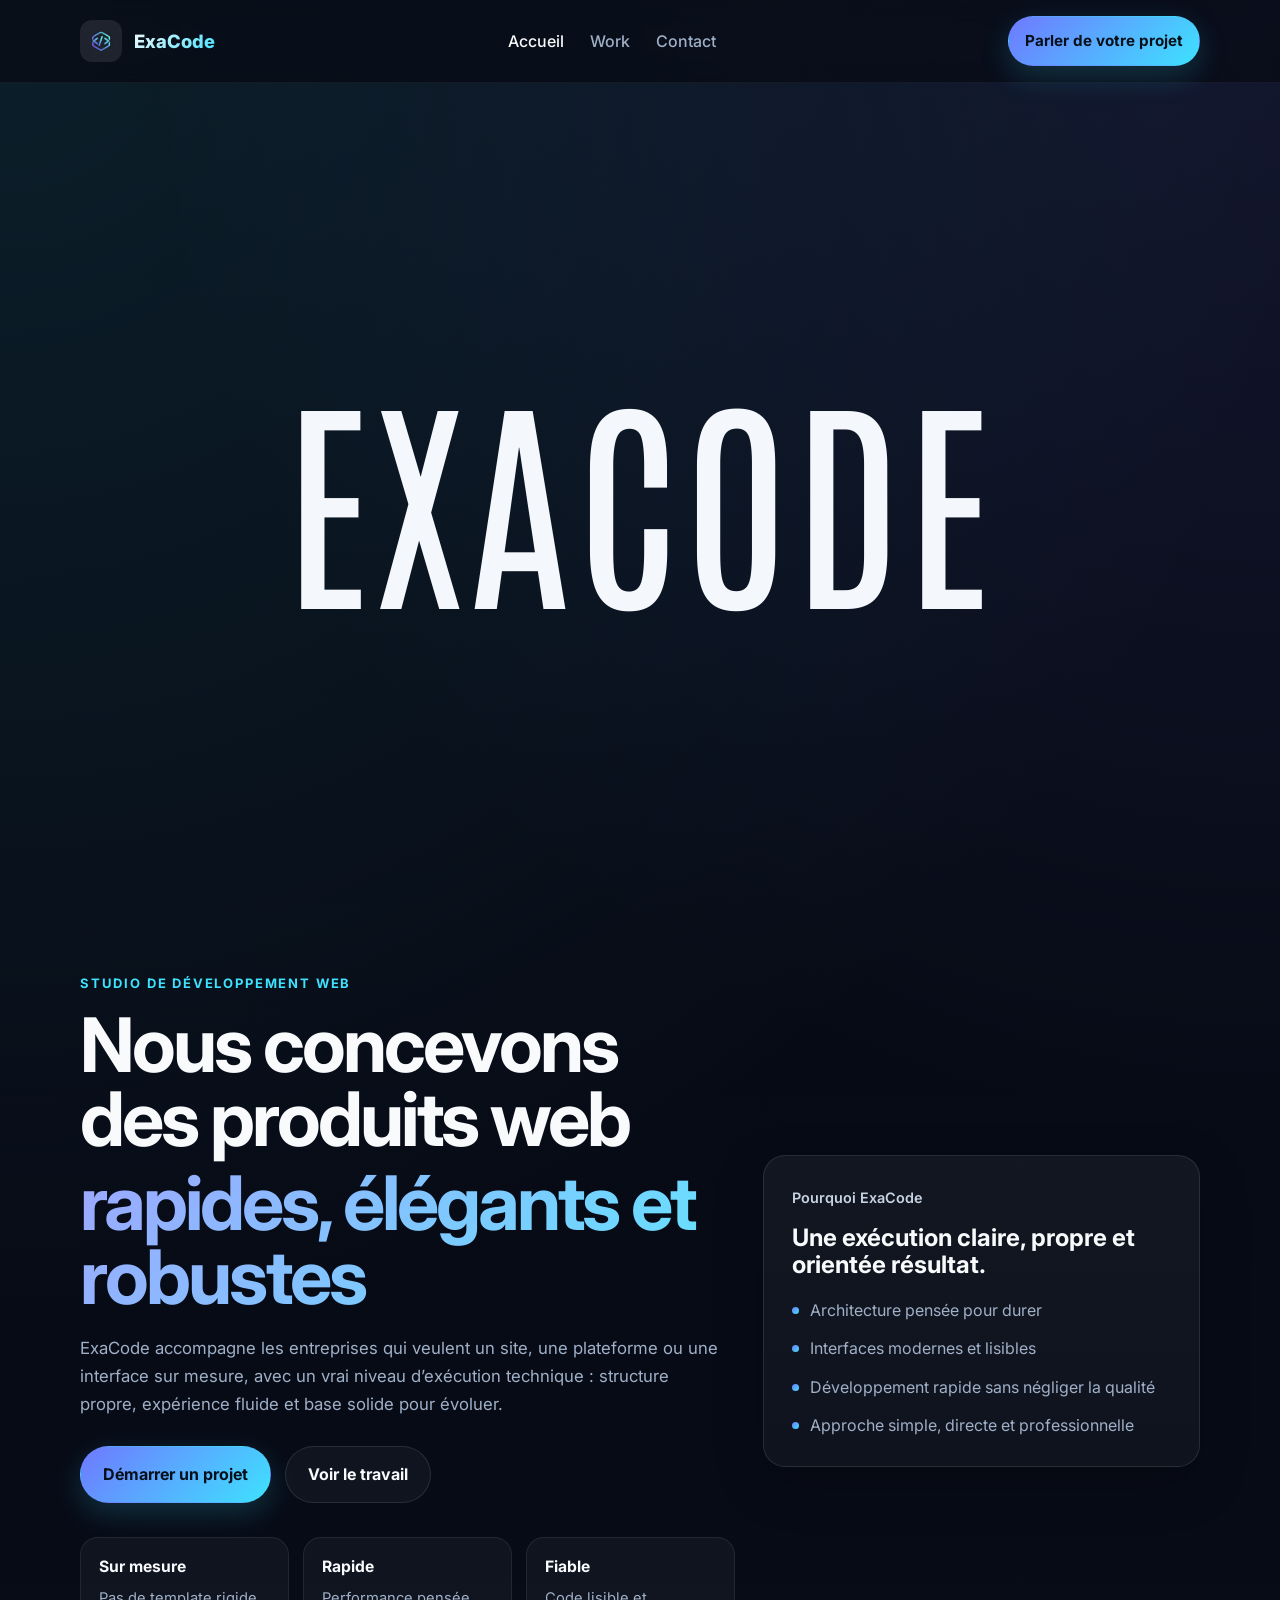
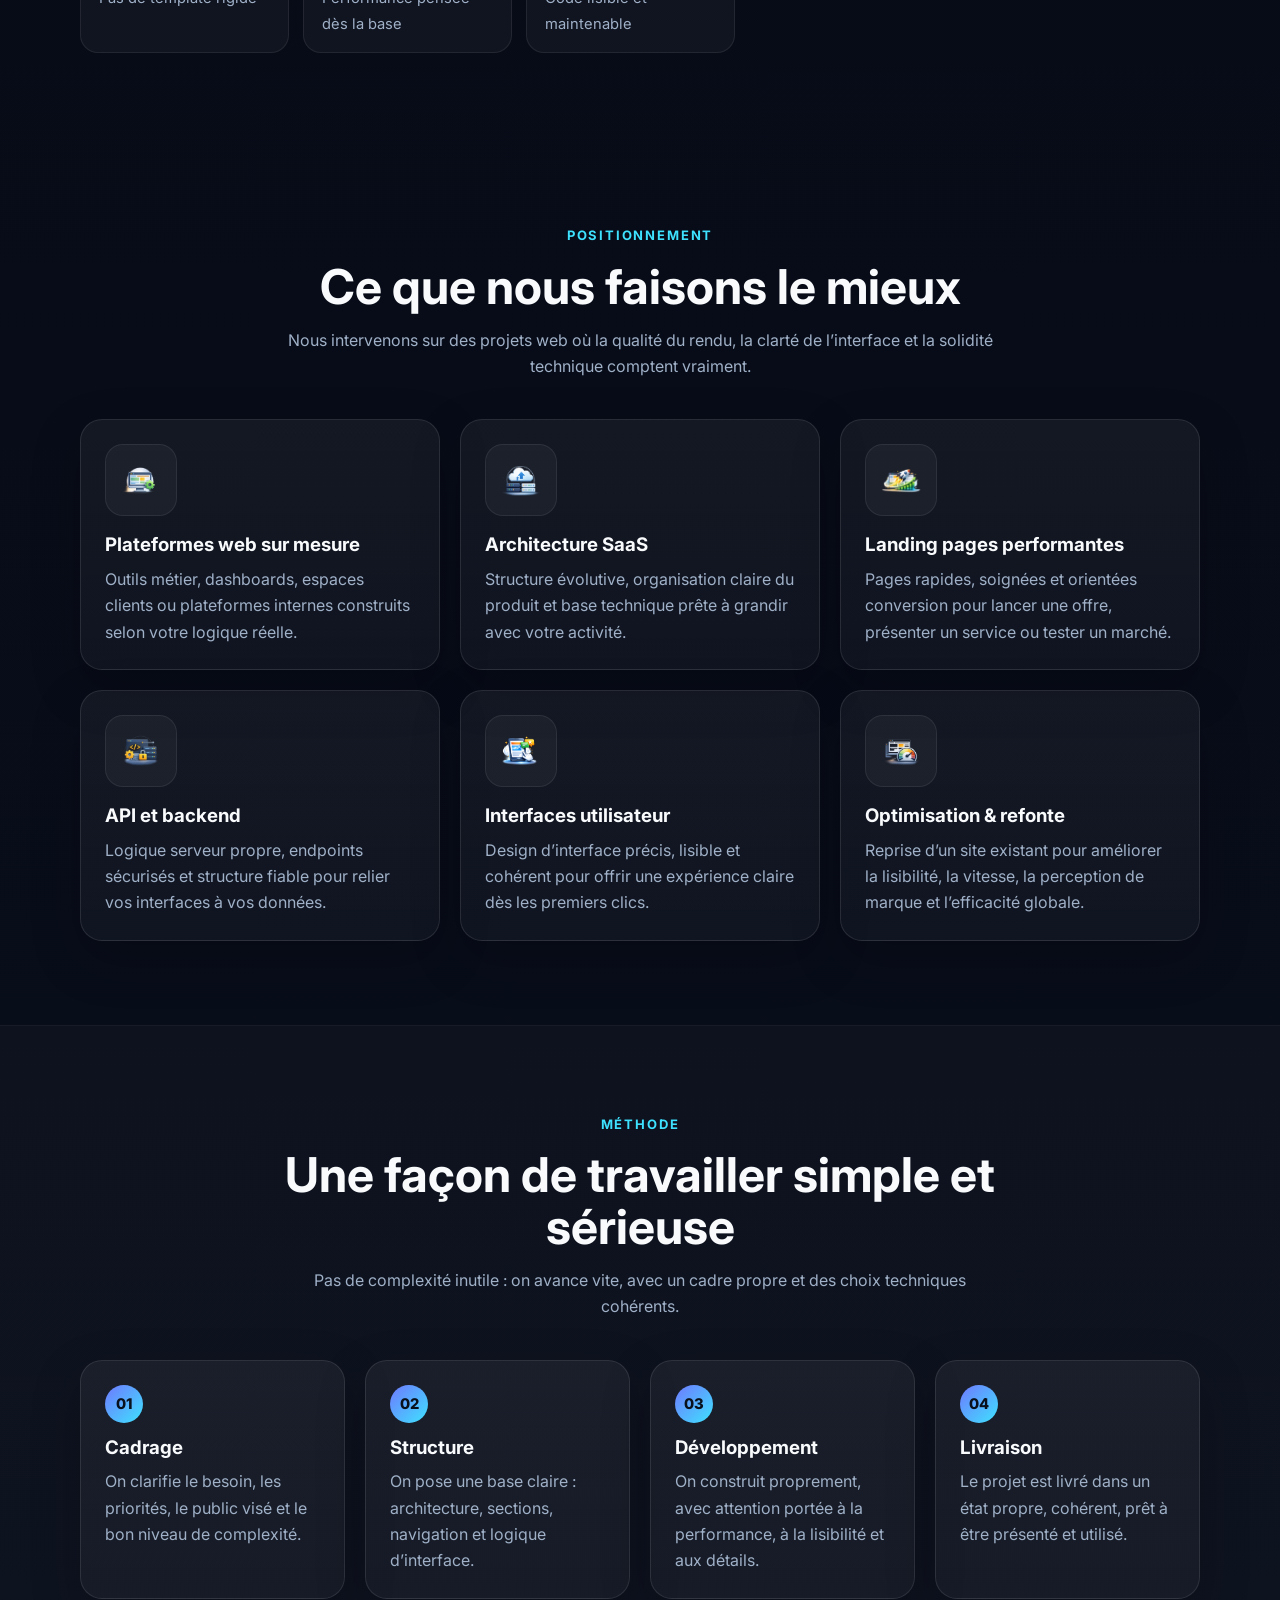
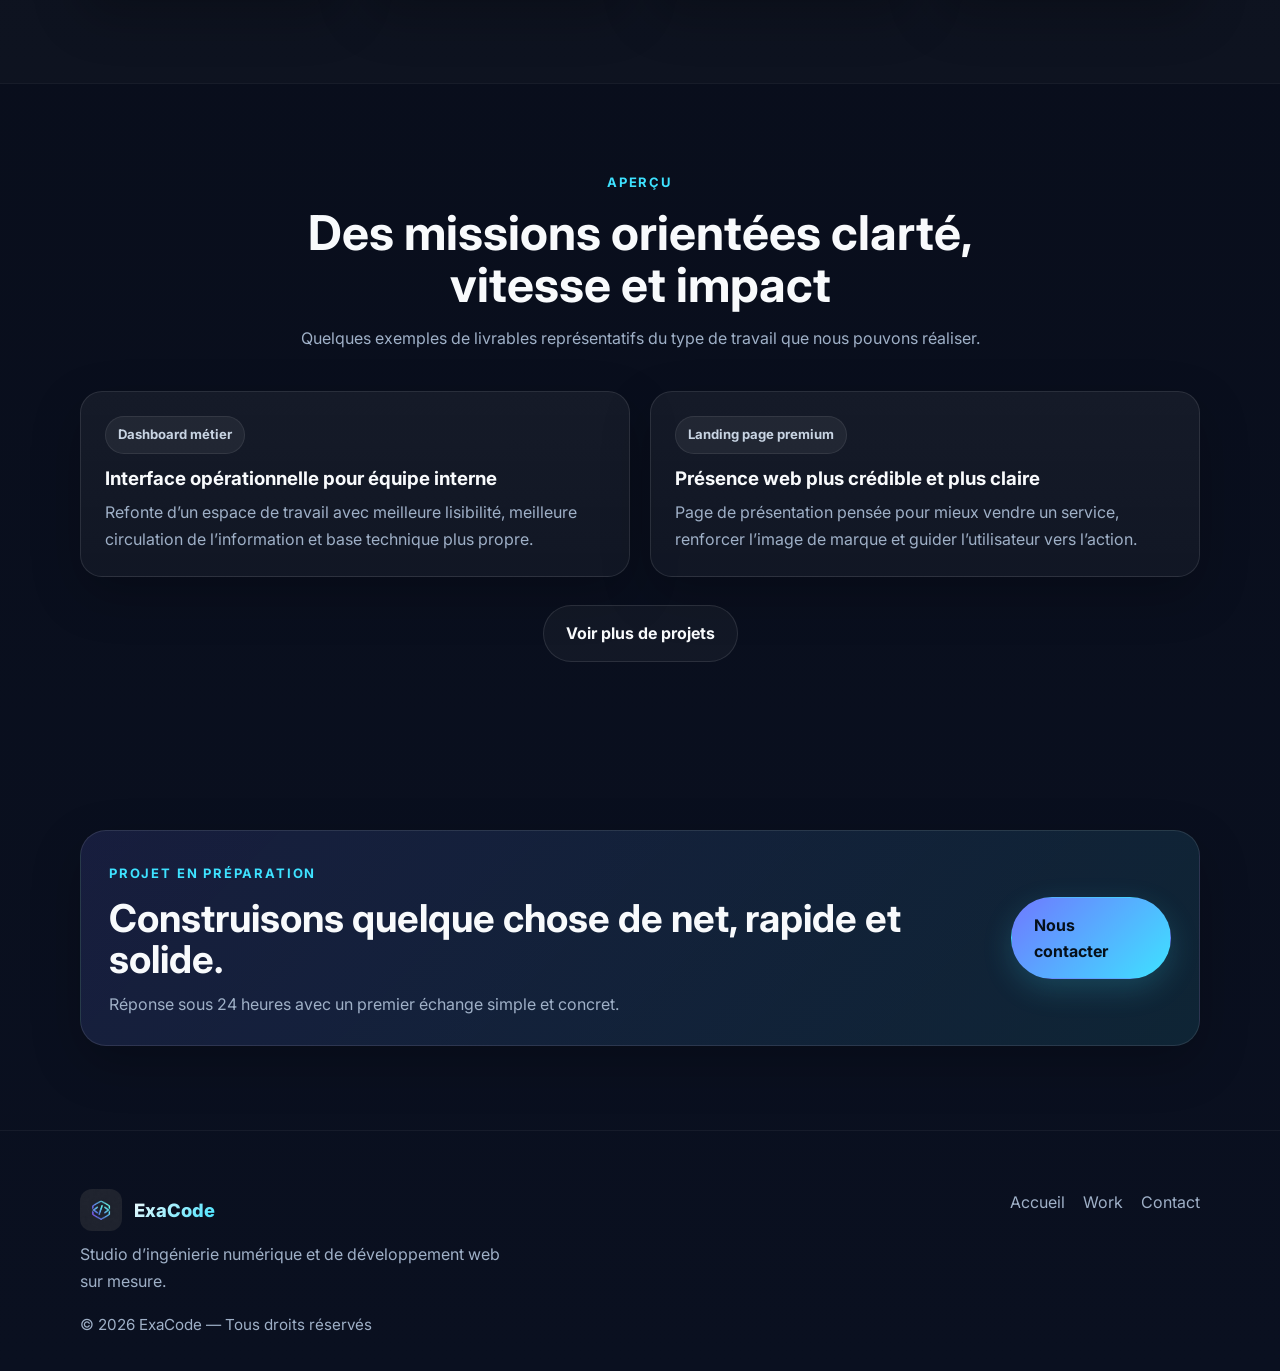
==== index.html @ 732dd74c "Update index.html" ====
<!DOCTYPE html>
<html lang="fr">
<head>
  <meta charset="UTF-8">
  <meta name="viewport" content="width=device-width, initial-scale=1.0">
  <title>ExaCode — Développement web sur mesure</title>
  <meta name="description" content="ExaCode conçoit des sites, plateformes et interfaces web rapides, fiables et élégantes pour les entreprises exigeantes.">
  <link rel="icon" type="image/png" sizes="32x32" href="favicon-32.png">
  <link rel="shortcut icon" href="favicon-32.png">
  <link rel="preconnect" href="https://fonts.googleapis.com">
  <link rel="preconnect" href="https://fonts.gstatic.com" crossorigin>
  <link href="https://fonts.googleapis.com/css2?family=Antonio:wght@700&family=Inter:wght@400;500;600;700;800;900&display=swap" rel="stylesheet">
  <link rel="stylesheet" href="style.css">

  <style>
    .intro-splash{
      min-height: calc(100vh - 82px);
      display: flex;
      align-items: center;
      justify-content: center;
      overflow: hidden;
    }

    .intro-splash-inner{
      min-height: calc(100vh - 82px);
      display: flex;
      align-items: center;
      justify-content: center;
    }

    .intro-word{
      font-family: "Antonio", sans-serif;
      font-size: clamp(4.5rem, 18vw, 15rem);
      line-height: 0.88;
      letter-spacing: 0.02em;
      text-transform: uppercase;
      color: #f4f7fb;
      text-align: center;
      white-space: nowrap;

      opacity: 0;
      transform: translateY(34px) scaleY(1.08);
      filter: blur(10px);

      animation: exacodeIntro 1s cubic-bezier(.22,1,.36,1) 0.15s forwards;
    }

    @keyframes exacodeIntro{
      0%{
        opacity: 0;
        transform: translateY(34px) scaleY(1.08);
        filter: blur(10px);
        letter-spacing: 0.08em;
      }
      60%{
        opacity: 1;
      }
      100%{
        opacity: 1;
        transform: translateY(0) scaleY(1);
        filter: blur(0);
        letter-spacing: 0.02em;
      }
    }

    @media (max-width: 780px){
      .intro-splash,
      .intro-splash-inner{
        min-height: calc(100vh - 74px);
      }

      .intro-word{
        font-size: clamp(3.2rem, 19vw, 7rem);
        white-space: normal;
        line-height: 0.95;
      }
    }

    @media (prefers-reduced-motion: reduce){
      .intro-word{
        animation: none;
        opacity: 1;
        transform: none;
        filter: none;
      }
    }
  </style>
</head>
<body>

  <header class="site-header">
    <div class="container header-inner">
      <a class="brand" href="index.html" aria-label="Accueil ExaCode">
        <img src="logo.png" alt="Logo ExaCode">
        <span>ExaCode</span>
      </a>

      <nav class="nav" aria-label="Navigation principale">
        <a href="index.html" class="active">Accueil</a>
        <a href="work.html">Work</a>
        <a href="contact.html">Contact</a>
      </nav>

      <a class="btn btn-sm btn-primary desktop-cta" href="contact.html">Parler de votre projet</a>
    </div>
  </header>

  <section class="intro-splash" aria-label="Introduction ExaCode">
    <div class="container intro-splash-inner">
      <div class="intro-word">EXACODE</div>
    </div>
  </section>

  <main>
    <section class="hero section">
      <div class="container hero-grid">
        <div class="hero-copy">
          <span class="eyebrow">Studio de développement web</span>

          <h1>
            Nous concevons des produits web
            <span>rapides, élégants et robustes</span>
          </h1>

          <p class="hero-text">
            ExaCode accompagne les entreprises qui veulent un site, une plateforme
            ou une interface sur mesure, avec un vrai niveau d’exécution technique :
            structure propre, expérience fluide et base solide pour évoluer.
          </p>

          <div class="hero-actions">
            <a class="btn btn-primary" href="contact.html">Démarrer un projet</a>
            <a class="btn btn-secondary" href="work.html">Voir le travail</a>
          </div>

          <div class="hero-proof">
            <div class="proof-item">
              <strong>Sur mesure</strong>
              <span>Pas de template rigide</span>
            </div>
            <div class="proof-item">
              <strong>Rapide</strong>
              <span>Performance pensée dès la base</span>
            </div>
            <div class="proof-item">
              <strong>Fiable</strong>
              <span>Code lisible et maintenable</span>
            </div>
          </div>
        </div>

        <aside class="hero-panel">
          <div class="panel-card">
            <span class="panel-kicker">Pourquoi ExaCode</span>
            <h2>Une exécution claire, propre et orientée résultat.</h2>

            <ul class="panel-list">
              <li>Architecture pensée pour durer</li>
              <li>Interfaces modernes et lisibles</li>
              <li>Développement rapide sans négliger la qualité</li>
              <li>Approche simple, directe et professionnelle</li>
            </ul>
          </div>
        </aside>
      </div>
    </section>

    <section class="section">
      <div class="container">
        <div class="section-head">
          <span class="eyebrow">Positionnement</span>
          <h2>Ce que nous faisons le mieux</h2>
          <p>
            Nous intervenons sur des projets web où la qualité du rendu,
            la clarté de l’interface et la solidité technique comptent vraiment.
          </p>
        </div>

        <div class="service-grid">
          <article class="card service-card">
            <div class="service-icon">
              <img src="image 4.png" alt="Icône plateformes web">
            </div>
            <h3>Plateformes web sur mesure</h3>
            <p>
              Outils métier, dashboards, espaces clients ou plateformes internes
              construits selon votre logique réelle.
            </p>
          </article>

          <article class="card service-card">
            <div class="service-icon">
              <img src="image 5.png" alt="Icône SaaS">
            </div>
            <h3>Architecture SaaS</h3>
            <p>
              Structure évolutive, organisation claire du produit et base technique
              prête à grandir avec votre activité.
            </p>
          </article>

          <article class="card service-card">
            <div class="service-icon">
              <img src="image 6.png" alt="Icône landing page">
            </div>
            <h3>Landing pages performantes</h3>
            <p>
              Pages rapides, soignées et orientées conversion pour lancer une offre,
              présenter un service ou tester un marché.
            </p>
          </article>

          <article class="card service-card">
            <div class="service-icon">
              <img src="image 3.png" alt="Icône backend">
            </div>
            <h3>API et backend</h3>
            <p>
              Logique serveur propre, endpoints sécurisés et structure fiable
              pour relier vos interfaces à vos données.
            </p>
          </article>

          <article class="card service-card">
            <div class="service-icon">
              <img src="image 8.png" alt="Icône interface utilisateur">
            </div>
            <h3>Interfaces utilisateur</h3>
            <p>
              Design d’interface précis, lisible et cohérent pour offrir une
              expérience claire dès les premiers clics.
            </p>
          </article>

          <article class="card service-card">
            <div class="service-icon">
              <img src="image 2.png" alt="Icône optimisation">
            </div>
            <h3>Optimisation & refonte</h3>
            <p>
              Reprise d’un site existant pour améliorer la lisibilité, la vitesse,
              la perception de marque et l’efficacité globale.
            </p>
          </article>
        </div>
      </div>
    </section>

    <section class="section section-soft">
      <div class="container">
        <div class="section-head">
          <span class="eyebrow">Méthode</span>
          <h2>Une façon de travailler simple et sérieuse</h2>
          <p>
            Pas de complexité inutile : on avance vite, avec un cadre propre
            et des choix techniques cohérents.
          </p>
        </div>

        <div class="process-grid">
          <article class="card process-card">
            <span class="step">01</span>
            <h3>Cadrage</h3>
            <p>On clarifie le besoin, les priorités, le public visé et le bon niveau de complexité.</p>
          </article>

          <article class="card process-card">
            <span class="step">02</span>
            <h3>Structure</h3>
            <p>On pose une base claire : architecture, sections, navigation et logique d’interface.</p>
          </article>

          <article class="card process-card">
            <span class="step">03</span>
            <h3>Développement</h3>
            <p>On construit proprement, avec attention portée à la performance, à la lisibilité et aux détails.</p>
          </article>

          <article class="card process-card">
            <span class="step">04</span>
            <h3>Livraison</h3>
            <p>Le projet est livré dans un état propre, cohérent, prêt à être présenté et utilisé.</p>
          </article>
        </div>
      </div>
    </section>

    <section class="section">
      <div class="container">
        <div class="section-head">
          <span class="eyebrow">Aperçu</span>
          <h2>Des missions orientées clarté, vitesse et impact</h2>
          <p>
            Quelques exemples de livrables représentatifs du type de travail
            que nous pouvons réaliser.
          </p>
        </div>

        <div class="project-preview-grid">
          <article class="card project-preview">
            <span class="tag">Dashboard métier</span>
            <h3>Interface opérationnelle pour équipe interne</h3>
            <p>
              Refonte d’un espace de travail avec meilleure lisibilité,
              meilleure circulation de l’information et base technique plus propre.
            </p>
          </article>

          <article class="card project-preview">
            <span class="tag">Landing page premium</span>
            <h3>Présence web plus crédible et plus claire</h3>
            <p>
              Page de présentation pensée pour mieux vendre un service,
              renforcer l’image de marque et guider l’utilisateur vers l’action.
            </p>
          </article>
        </div>

        <div class="center">
          <a class="btn btn-secondary" href="work.html">Voir plus de projets</a>
        </div>
      </div>
    </section>

    <section class="section">
      <div class="container">
        <div class="cta-banner">
          <div>
            <span class="eyebrow">Projet en préparation</span>
            <h2>Construisons quelque chose de net, rapide et solide.</h2>
            <p>Réponse sous 24 heures avec un premier échange simple et concret.</p>
          </div>

          <a class="btn btn-primary" href="contact.html">Nous contacter</a>
        </div>
      </div>
    </section>
  </main>

  <footer class="site-footer">
    <div class="container footer-inner">
      <div>
        <a class="brand footer-brand" href="index.html">
          <img src="logo.png" alt="Logo ExaCode">
          <span>ExaCode</span>
        </a>
        <p class="footer-text">Studio d’ingénierie numérique et de développement web sur mesure.</p>
      </div>

      <div class="footer-links">
        <a href="index.html">Accueil</a>
        <a href="work.html">Work</a>
        <a href="contact.html">Contact</a>
      </div>
    </div>

    <div class="container footer-bottom">
      <p>© 2026 ExaCode — Tous droits réservés</p>
    </div>
  </footer>

</body>
</html>
---- style.css ----
:root{
  --bg: #070b14;
  --bg-soft: #0d1322;
  --surface: rgba(255,255,255,0.05);
  --surface-strong: rgba(255,255,255,0.08);
  --border: rgba(255,255,255,0.10);
  --text: #f8fafc;
  --muted: #9fb0c7;
  --muted-strong: #c8d4e3;
  --primary: #6f79ff;
  --secondary: #3ee2ff;
  --shadow: 0 18px 50px rgba(0,0,0,0.22);
  --radius: 22px;
  --radius-sm: 14px;
  --container: 1120px;
}

*{
  margin: 0;
  padding: 0;
  box-sizing: border-box;
}

html{
  scroll-behavior: smooth;
}

body{
  font-family: "Inter", sans-serif;
  color: var(--text);
  background:
    radial-gradient(circle at top left, rgba(62,226,255,0.10), transparent 28%),
    radial-gradient(circle at top right, rgba(111,121,255,0.12), transparent 24%),
    linear-gradient(180deg, #060912 0%, #0a1020 100%);
  line-height: 1.65;
}

img{
  max-width: 100%;
  display: block;
}

a{
  color: inherit;
  text-decoration: none;
}

button,
input,
textarea{
  font: inherit;
}

.container{
  width: min(var(--container), calc(100% - 40px));
  margin: 0 auto;
}

.section{
  padding: 84px 0;
}

.section-soft{
  background: rgba(255,255,255,0.02);
  border-top: 1px solid rgba(255,255,255,0.04);
  border-bottom: 1px solid rgba(255,255,255,0.04);
}

.narrow{
  max-width: 760px;
}

.center{
  text-align: center;
  margin-top: 28px;
}

.eyebrow{
  display: inline-block;
  margin-bottom: 14px;
  font-size: 13px;
  font-weight: 700;
  letter-spacing: 0.14em;
  text-transform: uppercase;
  color: var(--secondary);
}

.section-head{
  max-width: 720px;
  margin: 0 auto 40px;
  text-align: center;
}

.section-head h2{
  font-size: clamp(2rem, 4vw, 3rem);
  line-height: 1.08;
  margin-bottom: 14px;
}

.section-head p,
.page-intro,
.hero-text,
.card p,
.footer-text,
.cta-banner p{
  color: var(--muted);
}

.site-header{
  position: sticky;
  top: 0;
  z-index: 50;
  background: rgba(7,11,20,0.72);
  backdrop-filter: blur(10px);
  border-bottom: 1px solid rgba(255,255,255,0.05);
}

.header-inner{
  min-height: 82px;
  display: flex;
  align-items: center;
  justify-content: space-between;
  gap: 20px;
}

.brand{
  display: inline-flex;
  align-items: center;
  gap: 12px;
  font-weight: 800;
  font-size: 1.15rem;
}

.brand img{
  width: 42px;
  height: 42px;
  border-radius: 12px;
  object-fit: cover;
}

.brand span{
  background: linear-gradient(135deg, var(--text), var(--secondary));
  -webkit-background-clip: text;
  -webkit-text-fill-color: transparent;
}

.nav{
  display: flex;
  align-items: center;
  gap: 26px;
}

.nav a{
  color: var(--muted);
  font-weight: 500;
  transition: color 0.2s ease;
}

.nav a:hover,
.nav a.active{
  color: var(--text);
}

.btn{
  display: inline-flex;
  align-items: center;
  justify-content: center;
  border: 1px solid transparent;
  border-radius: 999px;
  padding: 14px 22px;
  font-weight: 700;
  transition: transform 0.2s ease, box-shadow 0.2s ease, background 0.2s ease, border-color 0.2s ease;
  cursor: pointer;
}

.btn:hover{
  transform: translateY(-1px);
}

.btn-primary{
  color: #06101a;
  background: linear-gradient(135deg, var(--primary), var(--secondary));
  box-shadow: 0 10px 30px rgba(62,226,255,0.18);
}

.btn-secondary{
  background: rgba(255,255,255,0.04);
  color: var(--text);
  border-color: rgba(255,255,255,0.10);
}

.btn-secondary:hover{
  background: rgba(255,255,255,0.07);
}

.btn-sm{
  padding: 11px 16px;
  font-size: 0.95rem;
}

.hero{
  padding-top: 68px;
}

.hero-grid{
  display: grid;
  grid-template-columns: 1.2fr 0.8fr;
  gap: 28px;
  align-items: center;
}

.hero-copy h1,
.page-hero h1{
  font-size: clamp(2.6rem, 6vw, 4.7rem);
  line-height: 0.98;
  letter-spacing: -0.04em;
}

.hero-copy h1 span{
  display: block;
  margin-top: 10px;
  background: linear-gradient(135deg, #9da7ff, #61e7ff);
  -webkit-background-clip: text;
  -webkit-text-fill-color: transparent;
}

.hero-text{
  max-width: 650px;
  font-size: 1.05rem;
  margin-top: 22px;
}

.hero-actions{
  display: flex;
  flex-wrap: wrap;
  gap: 14px;
  margin-top: 28px;
}

.hero-proof{
  display: grid;
  grid-template-columns: repeat(3, minmax(0, 1fr));
  gap: 14px;
  margin-top: 34px;
}

.proof-item{
  padding: 16px 18px;
  border-radius: 18px;
  background: rgba(255,255,255,0.04);
  border: 1px solid rgba(255,255,255,0.08);
}

.proof-item strong{
  display: block;
  margin-bottom: 4px;
  font-size: 0.98rem;
}

.proof-item span{
  color: var(--muted);
  font-size: 0.92rem;
}

.hero-panel .panel-card,
.card{
  background: linear-gradient(180deg, rgba(255,255,255,0.05), rgba(255,255,255,0.035));
  border: 1px solid var(--border);
  border-radius: var(--radius);
  box-shadow: var(--shadow);
}

.panel-card{
  padding: 28px;
}

.panel-kicker{
  display: inline-block;
  margin-bottom: 14px;
  color: var(--muted-strong);
  font-size: 0.9rem;
  font-weight: 600;
}

.panel-card h2{
  font-size: 1.5rem;
  line-height: 1.15;
  margin-bottom: 18px;
}

.panel-list{
  list-style: none;
  display: grid;
  gap: 12px;
}

.panel-list li{
  position: relative;
  padding-left: 18px;
  color: var(--muted);
}

.panel-list li::before{
  content: "";
  position: absolute;
  left: 0;
  top: 10px;
  width: 7px;
  height: 7px;
  border-radius: 50%;
  background: linear-gradient(135deg, var(--primary), var(--secondary));
}

.panel-list.compact{
  margin-top: 18px;
}

.service-grid,
.process-grid,
.project-preview-grid,
.work-grid{
  display: grid;
  gap: 20px;
}

.service-grid{
  grid-template-columns: repeat(3, minmax(0, 1fr));
}

.process-grid{
  grid-template-columns: repeat(4, minmax(0, 1fr));
}

.project-preview-grid{
  grid-template-columns: repeat(2, minmax(0, 1fr));
}

.work-grid{
  grid-template-columns: repeat(3, minmax(0, 1fr));
}

.card{
  padding: 24px;
}

.service-card h3,
.process-card h3,
.project-preview h3,
.work-card h2{
  margin-bottom: 10px;
  line-height: 1.15;
}

.service-icon{
  width: 72px;
  height: 72px;
  display: grid;
  place-items: center;
  margin-bottom: 18px;
  border-radius: 18px;
  background: rgba(255,255,255,0.04);
  border: 1px solid rgba(255,255,255,0.08);
}

.service-icon img{
  width: 40px;
  height: 40px;
  object-fit: contain;
}

.process-card .step{
  display: inline-flex;
  width: 38px;
  height: 38px;
  border-radius: 999px;
  align-items: center;
  justify-content: center;
  margin-bottom: 14px;
  font-size: 0.92rem;
  font-weight: 800;
  color: #08111c;
  background: linear-gradient(135deg, var(--primary), var(--secondary));
}

.tag{
  display: inline-block;
  margin-bottom: 14px;
  padding: 7px 12px;
  border-radius: 999px;
  font-size: 0.82rem;
  font-weight: 700;
  color: var(--muted-strong);
  background: rgba(255,255,255,0.06);
  border: 1px solid rgba(255,255,255,0.08);
}

.project-preview p,
.work-card p,
.process-card p,
.service-card p{
  color: var(--muted);
}

.page-hero{
  padding-top: 72px;
  padding-bottom: 26px;
}

.page-intro{
  margin-top: 18px;
  font-size: 1.02rem;
}

.work-card{
  display: flex;
  flex-direction: column;
  gap: 16px;
}

.work-top h2{
  margin-top: 2px;
}

.work-meta{
  display: flex;
  flex-wrap: wrap;
  gap: 10px;
}

.work-meta span{
  padding: 7px 10px;
  border-radius: 999px;
  font-size: 0.84rem;
  color: var(--muted-strong);
  background: rgba(255,255,255,0.04);
  border: 1px solid rgba(255,255,255,0.07);
}

.work-highlight{
  color: var(--text) !important;
  font-weight: 600;
}

.cta-banner{
  display: flex;
  align-items: center;
  justify-content: space-between;
  gap: 24px;
  padding: 28px;
  border-radius: 26px;
  background: linear-gradient(135deg, rgba(111,121,255,0.14), rgba(62,226,255,0.10));
  border: 1px solid rgba(255,255,255,0.10);
  box-shadow: var(--shadow);
}

.cta-banner h2{
  font-size: clamp(1.7rem, 3vw, 2.5rem);
  line-height: 1.08;
  margin-bottom: 10px;
}

.contact-layout{
  display: grid;
  grid-template-columns: 0.9fr 1.1fr;
  gap: 20px;
}

.contact-info h2,
.form-card h2{
  font-size: 1.7rem;
  line-height: 1.1;
  margin-bottom: 16px;
}

.contact-points{
  display: grid;
  gap: 14px;
  margin-top: 26px;
}

.contact-point{
  padding: 16px 18px;
  border-radius: 16px;
  background: rgba(255,255,255,0.04);
  border: 1px solid rgba(255,255,255,0.08);
}

.contact-label{
  display: block;
  margin-bottom: 6px;
  color: var(--muted);
  font-size: 0.9rem;
}

.form-card{
  padding: 28px;
}

.contact-form{
  display: grid;
  gap: 16px;
}

.contact-form label{
  display: grid;
  gap: 8px;
}

.contact-form span{
  color: var(--muted-strong);
  font-weight: 600;
  font-size: 0.95rem;
}

.contact-form input,
.contact-form textarea{
  width: 100%;
  padding: 15px 16px;
  border-radius: 16px;
  border: 1px solid rgba(255,255,255,0.10);
  background: rgba(255,255,255,0.05);
  color: var(--text);
  outline: none;
  transition: border-color 0.2s ease, background 0.2s ease, box-shadow 0.2s ease;
}

.contact-form input::placeholder,
.contact-form textarea::placeholder{
  color: #8b99ad;
}

.contact-form input:focus,
.contact-form textarea:focus{
  border-color: rgba(62,226,255,0.45);
  background: rgba(255,255,255,0.07);
  box-shadow: 0 0 0 4px rgba(62,226,255,0.08);
}

.btn-submit{
  width: 100%;
  border: none;
}

.site-footer{
  padding-top: 30px;
  border-top: 1px solid rgba(255,255,255,0.05);
}

.footer-inner{
  display: flex;
  justify-content: space-between;
  gap: 20px;
  padding: 28px 0 18px;
}

.footer-brand{
  margin-bottom: 10px;
}

.footer-text{
  max-width: 420px;
}

.footer-links{
  display: flex;
  flex-wrap: wrap;
  gap: 18px;
  align-items: flex-start;
}

.footer-links a{
  color: var(--muted);
}

.footer-links a:hover{
  color: var(--text);
}

.footer-bottom{
  padding: 0 0 34px;
}

.footer-bottom p{
  color: var(--muted);
  font-size: 0.95rem;
}

@media (max-width: 1080px){
  .hero-grid,
  .contact-layout,
  .service-grid,
  .process-grid,
  .work-grid{
    grid-template-columns: repeat(2, minmax(0, 1fr));
  }

  .project-preview-grid{
    grid-template-columns: 1fr;
  }

  .hero-panel{
    grid-column: 1 / -1;
  }
}

@media (max-width: 780px){
  .desktop-cta{
    display: none;
  }

  .header-inner{
    min-height: 74px;
    flex-wrap: wrap;
    justify-content: center;
    padding: 12px 0;
  }

  .nav{
    width: 100%;
    justify-content: center;
    gap: 18px;
  }

  .section{
    padding: 68px 0;
  }

  .hero{
    padding-top: 48px;
  }

  .hero-grid,
  .contact-layout,
  .service-grid,
  .process-grid,
  .work-grid{
    grid-template-columns: 1fr;
  }

  .hero-proof{
    grid-template-columns: 1fr;
  }

  .cta-banner,
  .footer-inner{
    flex-direction: column;
    align-items: flex-start;
  }

  .hero-copy h1,
  .page-hero h1{
    letter-spacing: -0.03em;
  }
}

@media (max-width: 520px){
  .container{
    width: min(var(--container), calc(100% - 28px));
  }

  .card,
  .panel-card,
  .form-card,
  .cta-banner{
    padding: 20px;
  }

  .btn{
    width: 100%;
  }

  .hero-actions{
    flex-direction: column;
  }
}

.hero-wordmark{
  display: flex;
  flex-wrap: wrap;
  gap: 0.04em;
  margin-bottom: 22px;
  font-size: clamp(1.2rem, 2.2vw, 1.8rem);
  font-weight: 800;
  letter-spacing: 0.18em;
  text-transform: uppercase;
  color: var(--muted-strong);
  opacity: 0;
  animation: wordmarkFade 0.55s ease forwards;
}

.hero-wordmark span{
  display: inline-block;
  opacity: 0;
  transform: translateY(18px) scale(0.96);
  filter: blur(8px);
  animation: letterReveal 0.7s cubic-bezier(.2,.8,.2,1) forwards;
}

.hero-wordmark span:nth-child(1){ animation-delay: 0.05s; }
.hero-wordmark span:nth-child(2){ animation-delay: 0.12s; }
.hero-wordmark span:nth-child(3){ animation-delay: 0.19s; }
.hero-wordmark span:nth-child(4){ animation-delay: 0.26s; }
.hero-wordmark span:nth-child(5){ animation-delay: 0.33s; }
.hero-wordmark span:nth-child(6){ animation-delay: 0.40s; }
.hero-wordmark span:nth-child(7){ animation-delay: 0.47s; }

@keyframes wordmarkFade{
  to{
    opacity: 1;
  }
}

@keyframes letterReveal{
  0%{
    opacity: 0;
    transform: translateY(18px) scale(0.96);
    filter: blur(8px);
  }
  60%{
    opacity: 1;
  }
  100%{
    opacity: 1;
    transform: translateY(0) scale(1);
    filter: blur(0);
  }
}

@media (max-width: 780px){
  .hero-wordmark{
    justify-content: center;
    margin-bottom: 18px;
    letter-spacing: 0.14em;
  }
}

@media (prefers-reduced-motion: reduce){
  .hero-wordmark,
  .hero-wordmark span{
    animation: none;
    opacity: 1;
    transform: none;
    filter: none;
  }
}

.intro-splash{
  min-height: calc(100vh - 82px);
  display: flex;
  align-items: center;
  justify-content: center;
  overflow: hidden;
}

.intro-splash-inner{
  min-height: calc(100vh - 82px);
  display: flex;
  align-items: center;
  justify-content: center;
}

.intro-word{
  font-family: "Antonio", sans-serif;
  font-size: clamp(4.5rem, 18vw, 15rem);
  line-height: 0.9;
  letter-spacing: 0.02em;
  text-transform: uppercase;
  color: #f4f7fb;
  text-align: center;
  white-space: nowrap;

  opacity: 0;
  transform: translateY(34px) scaleY(1.08);
  filter: blur(10px);

  animation: exacodeIntro 1s cubic-bezier(.22,1,.36,1) 0.15s forwards;
}

@keyframes exacodeIntro{
  0%{
    opacity: 0;
    transform: translateY(34px) scaleY(1.08);
    filter: blur(10px);
    letter-spacing: 0.08em;
  }
  60%{
    opacity: 1;
  }
  100%{
    opacity: 1;
    transform: translateY(0) scaleY(1);
    filter: blur(0);
    letter-spacing: 0.02em;
  }
}

@media (max-width: 780px){
  .intro-splash,
  .intro-splash-inner{
    min-height: calc(100vh - 74px);
  }

  .intro-word{
    font-size: clamp(3.2rem, 19vw, 7rem);
    white-space: normal;
    line-height: 0.95;
  }
}

@media (prefers-reduced-motion: reduce){
  .intro-word{
    animation: none;
    opacity: 1;
    transform: none;
    filter: none;
  }
}
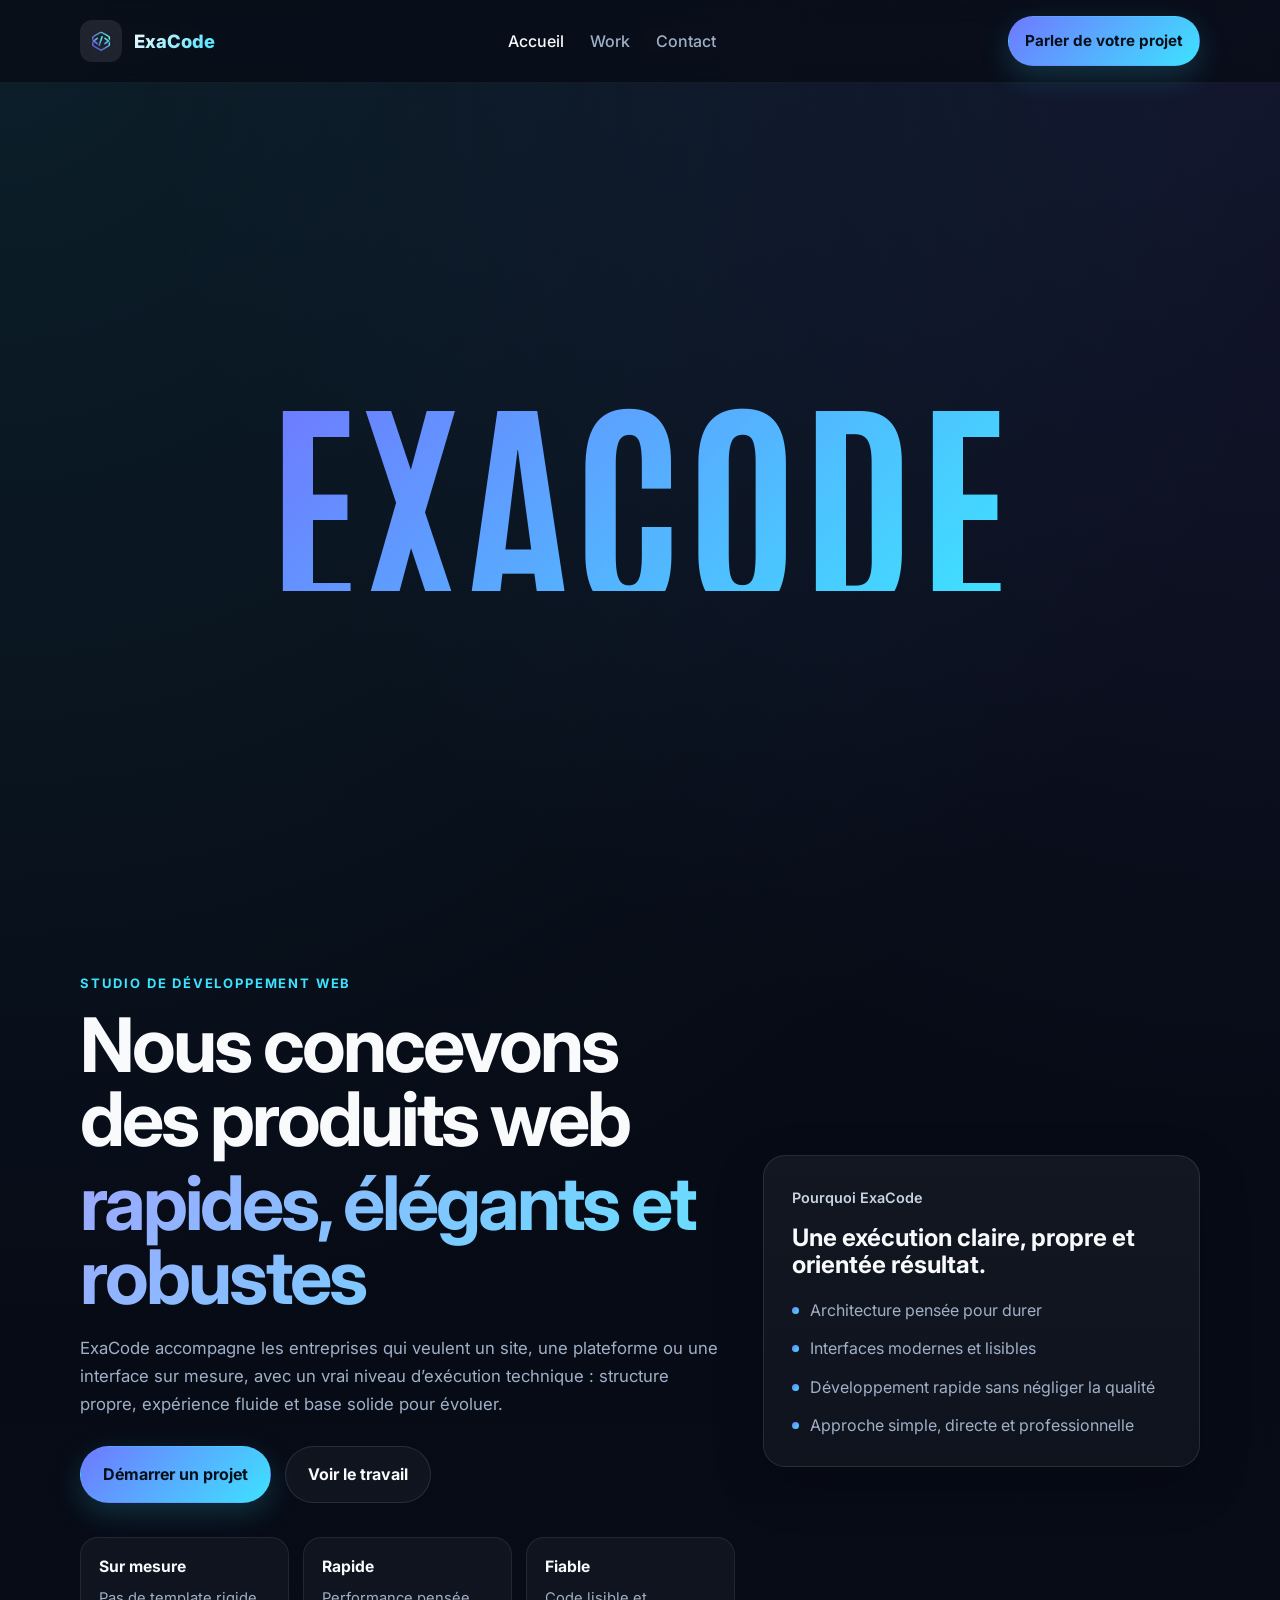
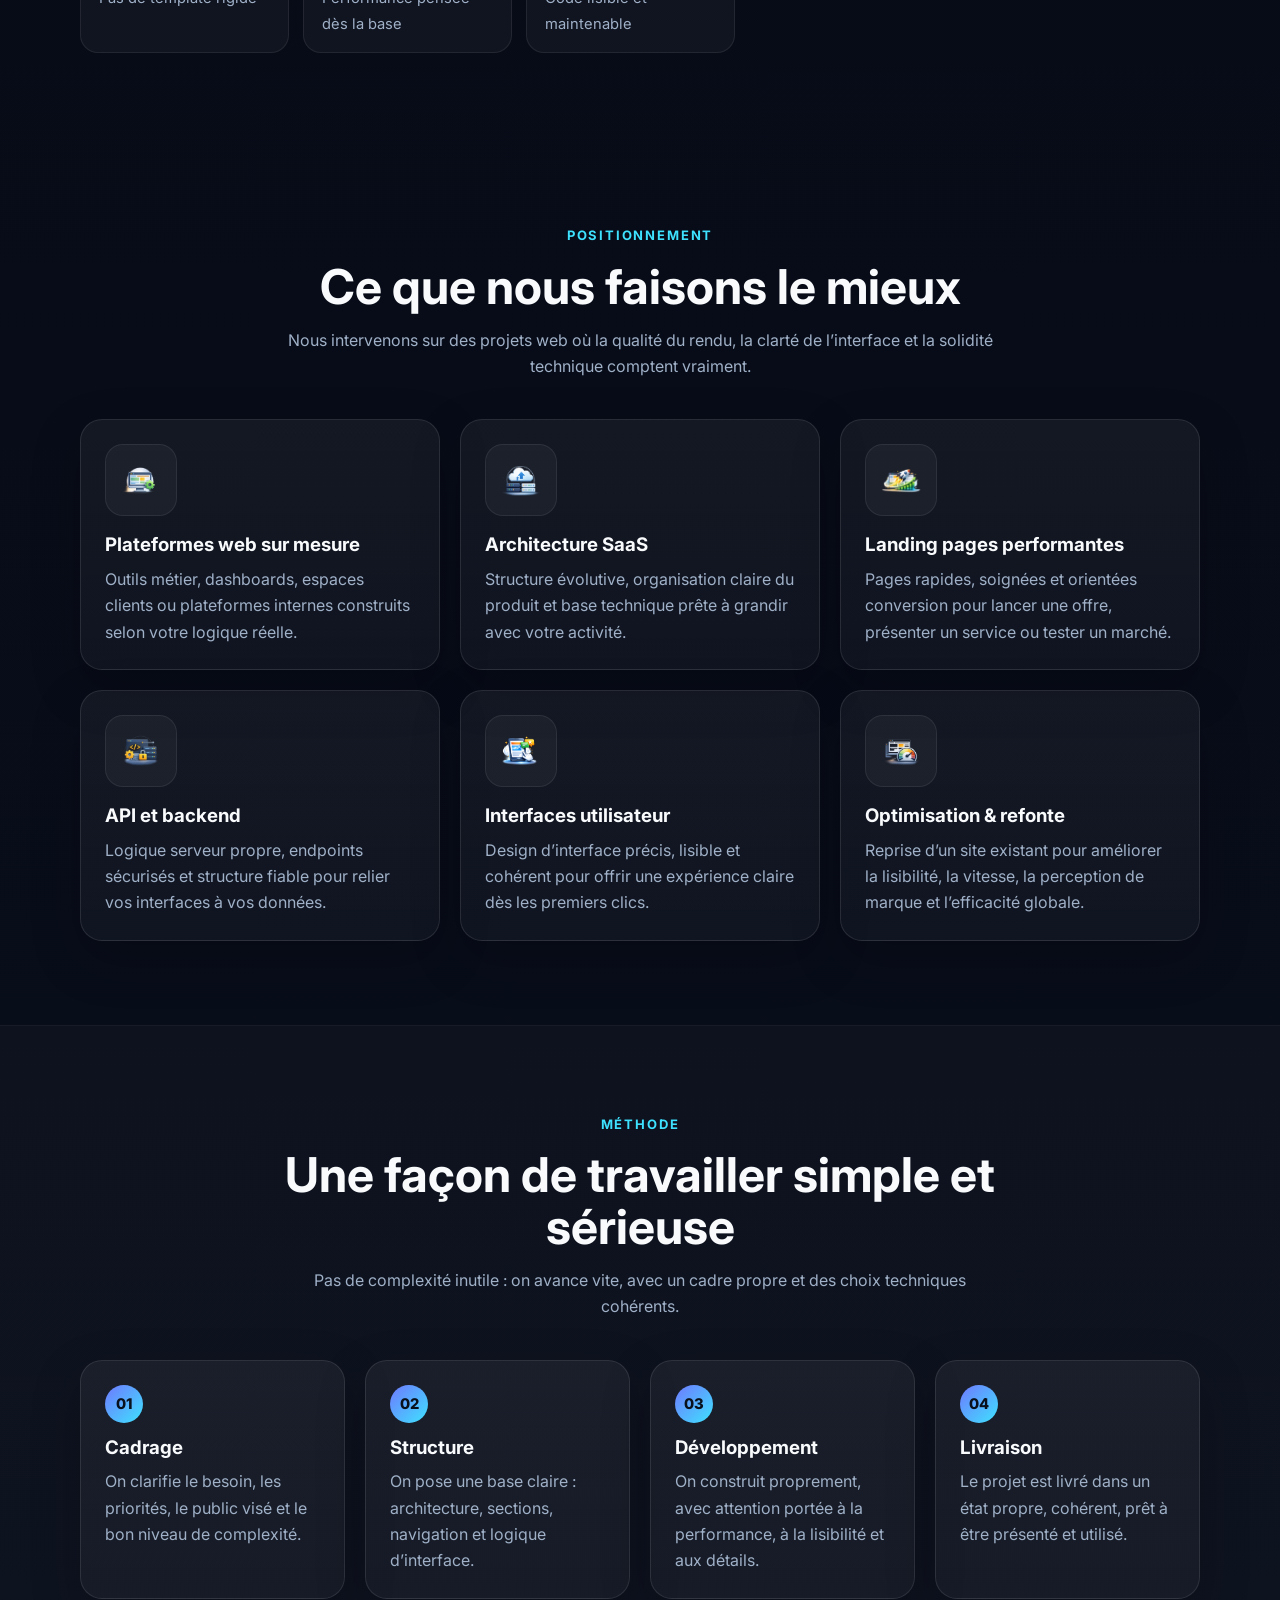
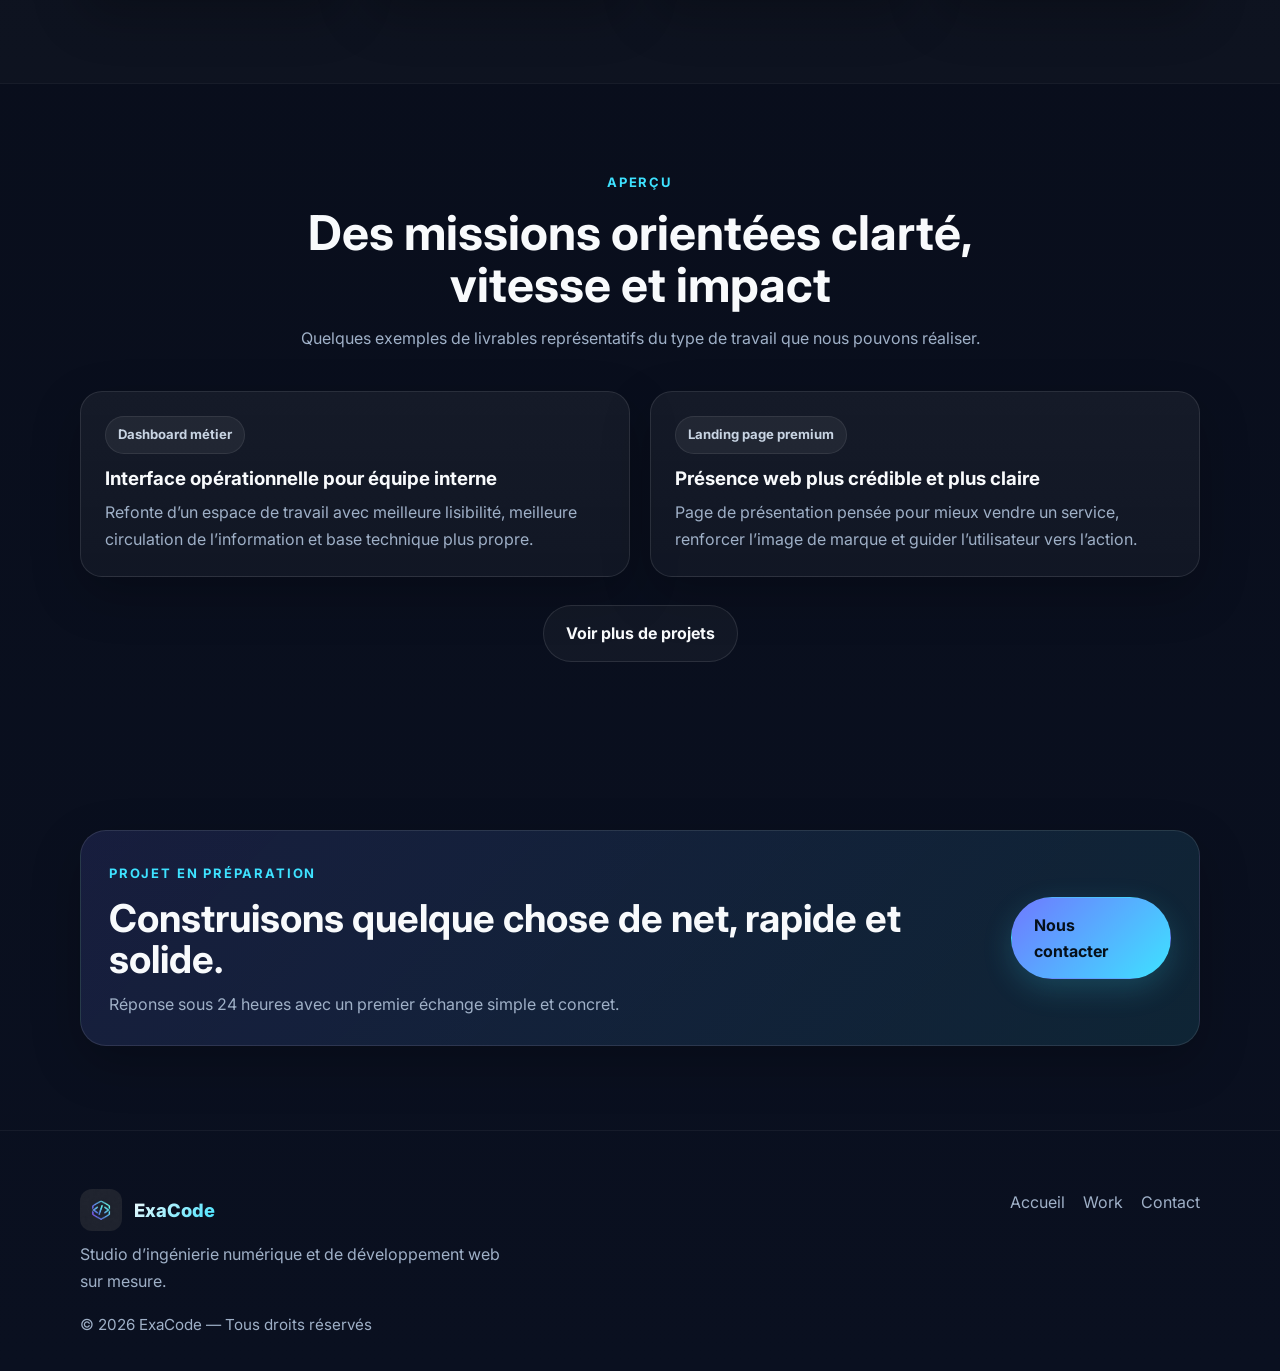
==== commit e47d4f60: "Update index.html" ====
--- a/index.html
+++ b/index.html
@@ -13,78 +13,86 @@
   <link rel="stylesheet" href="style.css">
 
   <style>
-    .intro-splash{
-      min-height: calc(100vh - 82px);
-      display: flex;
-      align-items: center;
-      justify-content: center;
-      overflow: hidden;
-    }
-
+  .intro-splash{
+    min-height: calc(100vh - 82px);
+    display: flex;
+    align-items: center;
+    justify-content: center;
+    overflow: hidden;
+  }
+
+  .intro-splash-inner{
+    min-height: calc(100vh - 82px);
+    display: flex;
+    align-items: center;
+    justify-content: center;
+  }
+
+  .intro-word{
+    font-family: "Antonio", sans-serif;
+    font-size: clamp(4.8rem, 18vw, 15.5rem);
+    line-height: 0.86;
+    letter-spacing: 0.015em;
+    text-transform: uppercase;
+    text-align: center;
+    white-space: nowrap;
+    font-weight: 700;
+
+    background: linear-gradient(135deg, var(--primary), var(--secondary));
+    -webkit-background-clip: text;
+    -webkit-text-fill-color: transparent;
+    background-clip: text;
+    color: transparent;
+
+    opacity: 0;
+    transform: translateY(22px) scaleY(1.22) scaleX(0.985);
+    filter: blur(10px);
+
+    animation: exacodeIntro 0.82s cubic-bezier(.16,1,.3,1) 0.08s forwards;
+    will-change: transform, opacity, filter, letter-spacing;
+  }
+
+  @keyframes exacodeIntro{
+    0%{
+      opacity: 0;
+      transform: translateY(22px) scaleY(1.22) scaleX(0.985);
+      filter: blur(10px);
+      letter-spacing: 0.075em;
+    }
+    45%{
+      opacity: 1;
+    }
+    100%{
+      opacity: 1;
+      transform: translateY(0) scaleY(1) scaleX(1);
+      filter: blur(0);
+      letter-spacing: 0.015em;
+    }
+  }
+
+  @media (max-width: 780px){
+    .intro-splash,
     .intro-splash-inner{
-      min-height: calc(100vh - 82px);
-      display: flex;
-      align-items: center;
-      justify-content: center;
+      min-height: calc(100vh - 74px);
     }
 
     .intro-word{
-      font-family: "Antonio", sans-serif;
-      font-size: clamp(4.5rem, 18vw, 15rem);
-      line-height: 0.88;
-      letter-spacing: 0.02em;
-      text-transform: uppercase;
-      color: #f4f7fb;
-      text-align: center;
-      white-space: nowrap;
-
-      opacity: 0;
-      transform: translateY(34px) scaleY(1.08);
-      filter: blur(10px);
-
-      animation: exacodeIntro 1s cubic-bezier(.22,1,.36,1) 0.15s forwards;
-    }
-
-    @keyframes exacodeIntro{
-      0%{
-        opacity: 0;
-        transform: translateY(34px) scaleY(1.08);
-        filter: blur(10px);
-        letter-spacing: 0.08em;
-      }
-      60%{
-        opacity: 1;
-      }
-      100%{
-        opacity: 1;
-        transform: translateY(0) scaleY(1);
-        filter: blur(0);
-        letter-spacing: 0.02em;
-      }
-    }
-
-    @media (max-width: 780px){
-      .intro-splash,
-      .intro-splash-inner{
-        min-height: calc(100vh - 74px);
-      }
-
-      .intro-word{
-        font-size: clamp(3.2rem, 19vw, 7rem);
-        white-space: normal;
-        line-height: 0.95;
-      }
-    }
-
-    @media (prefers-reduced-motion: reduce){
-      .intro-word{
-        animation: none;
-        opacity: 1;
-        transform: none;
-        filter: none;
-      }
-    }
-  </style>
+      font-size: clamp(3.3rem, 20vw, 7.2rem);
+      line-height: 0.9;
+      white-space: normal;
+    }
+  }
+
+  @media (prefers-reduced-motion: reduce){
+    .intro-word{
+      animation: none;
+      opacity: 1;
+      transform: none;
+      filter: none;
+      letter-spacing: 0.015em;
+    }
+  }
+</style>
 </head>
 <body>
 
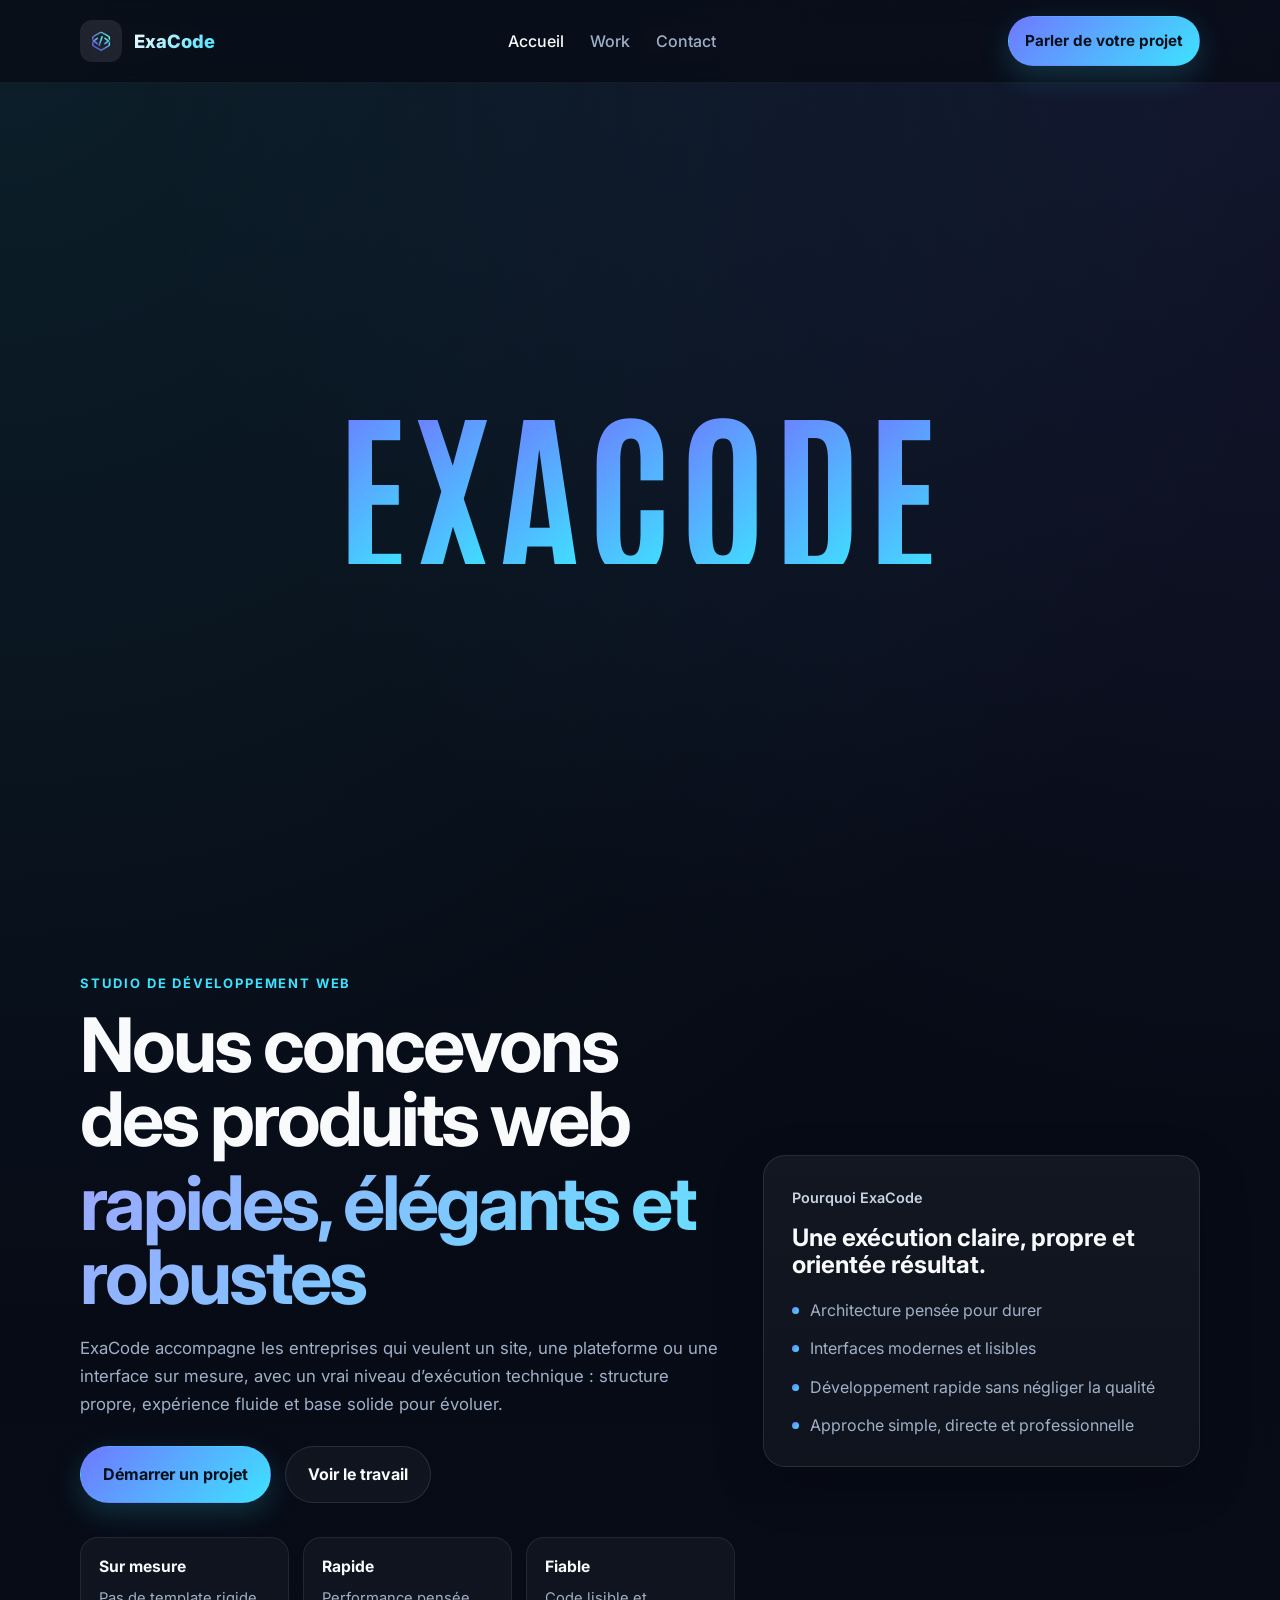
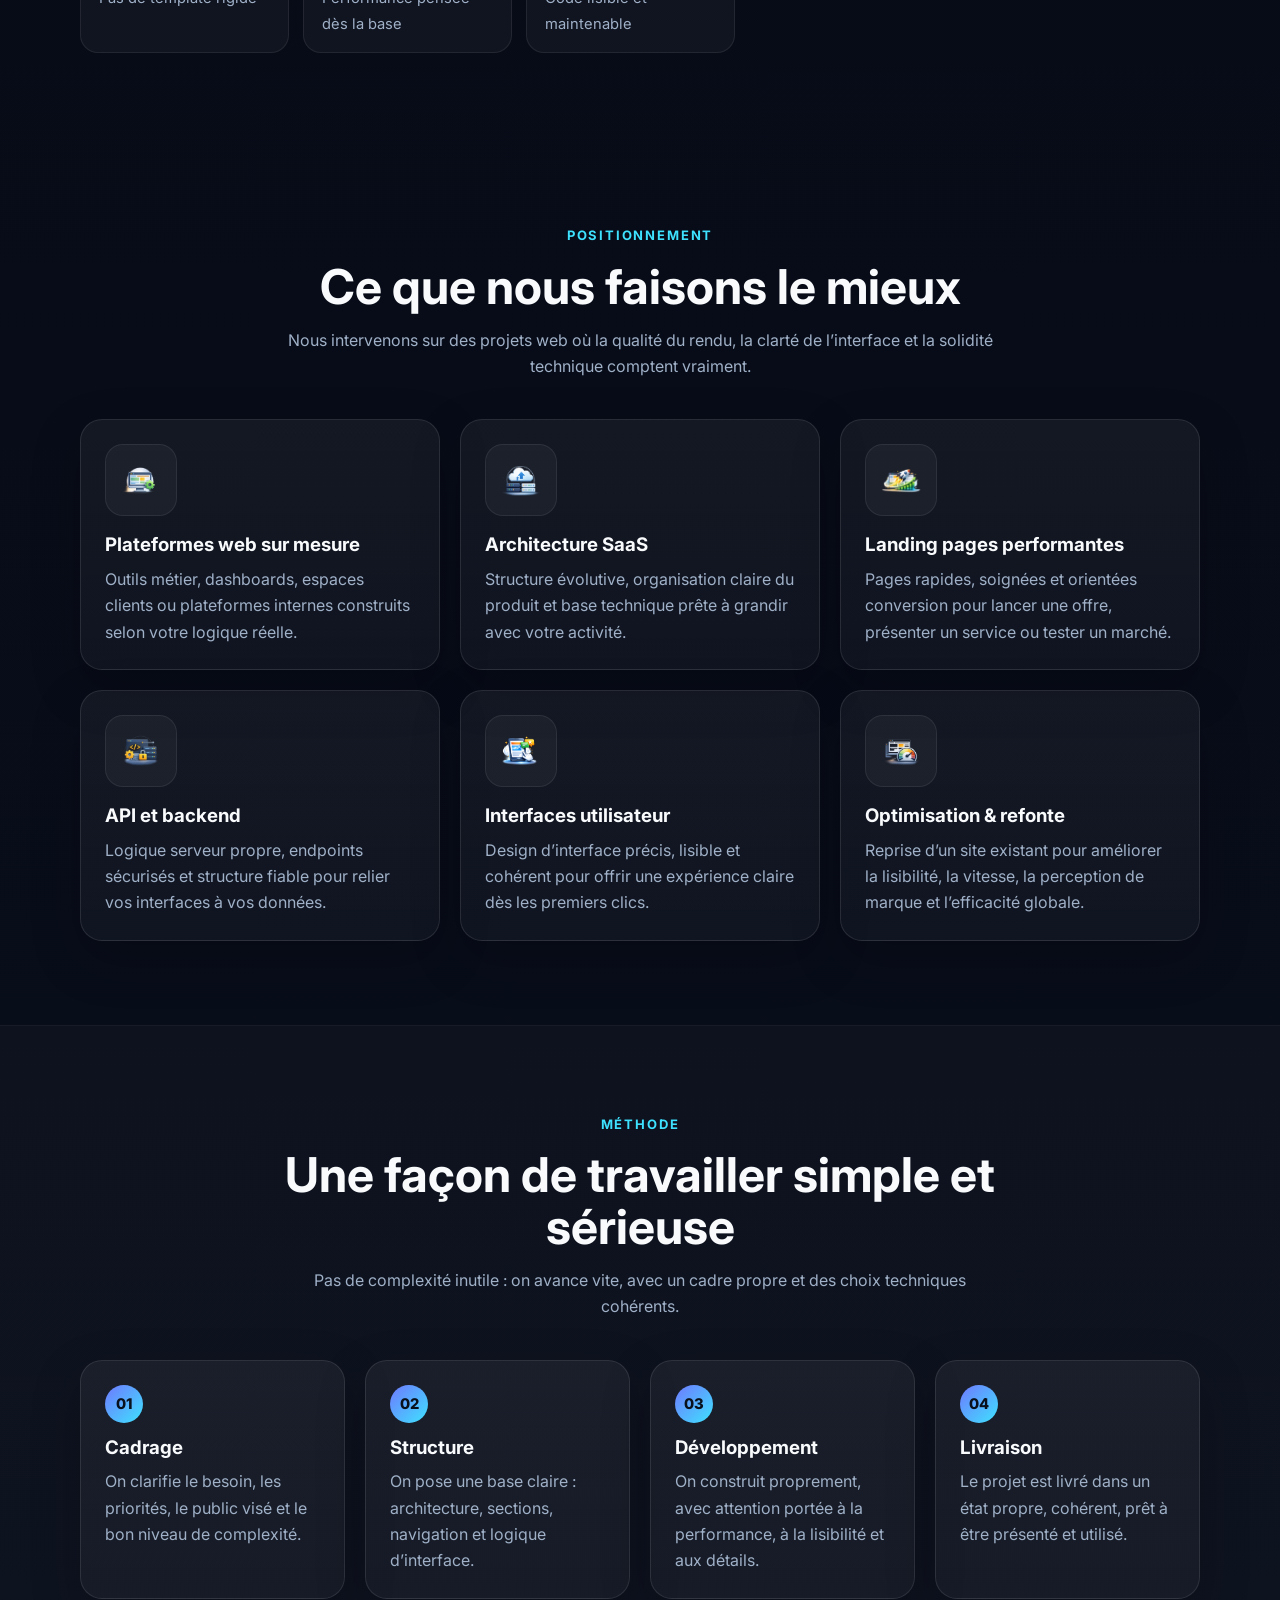
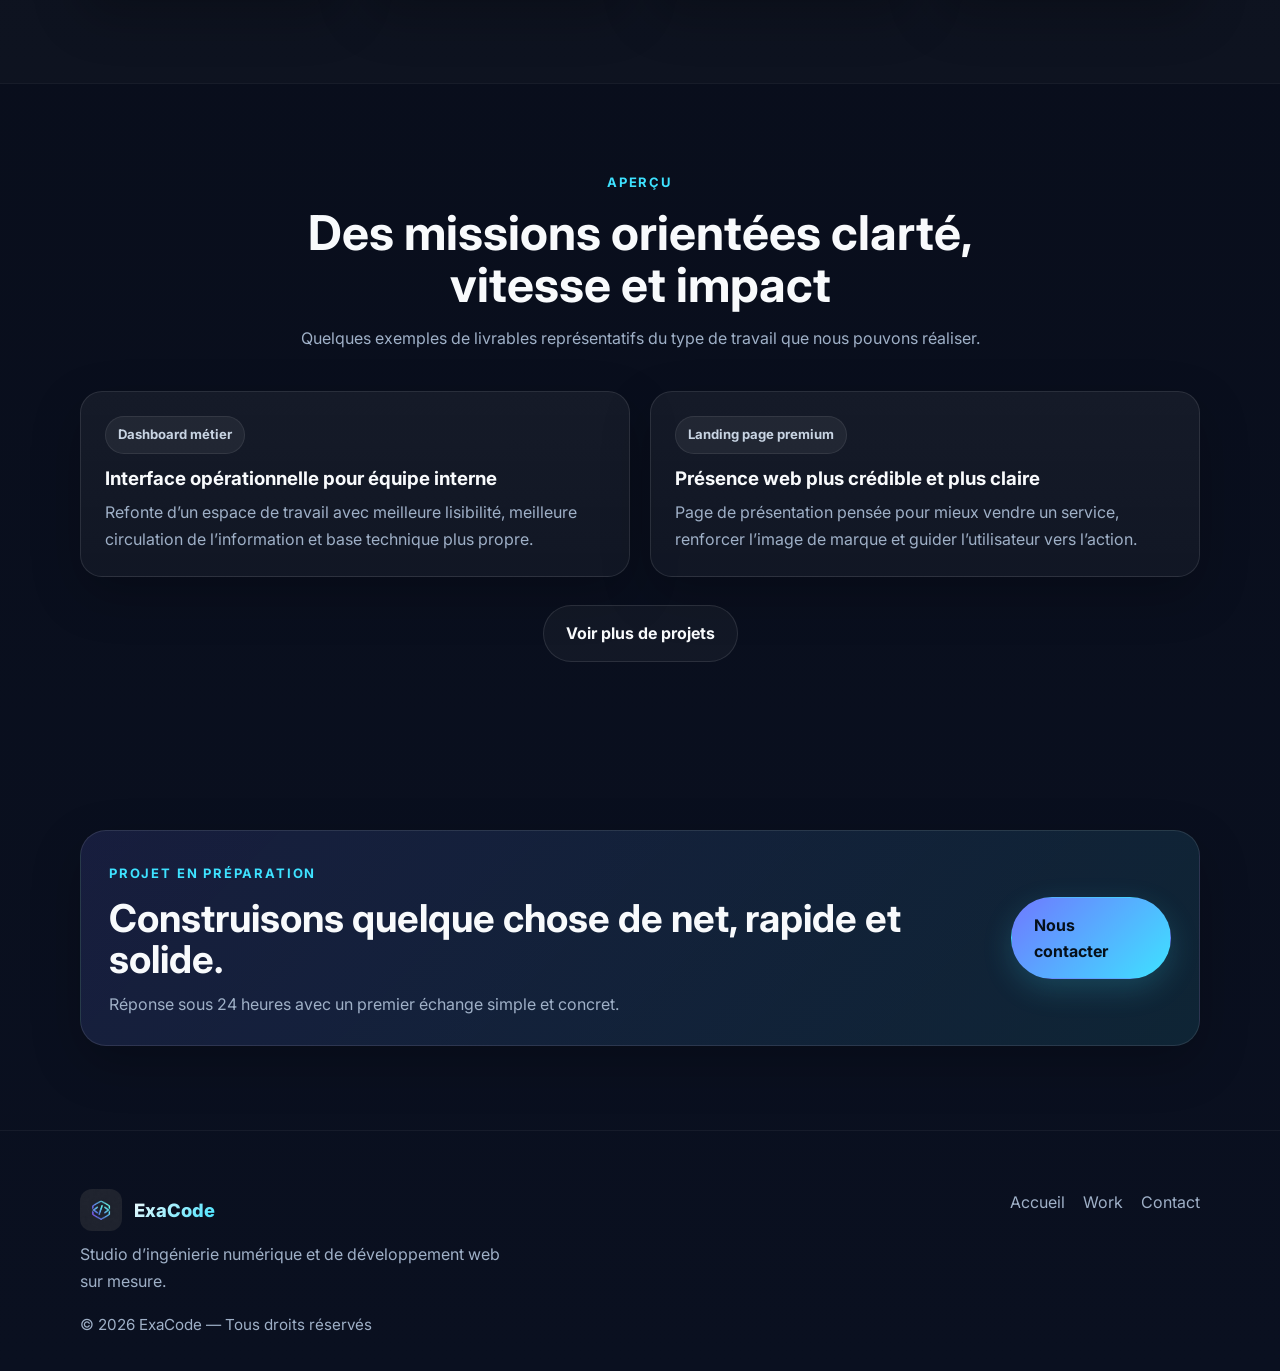
==== commit cd06fcba: "Update index.html" ====
--- a/index.html
+++ b/index.html
@@ -19,24 +19,33 @@
     align-items: center;
     justify-content: center;
     overflow: hidden;
+    padding: 40px 0 56px;
   }
 
   .intro-splash-inner{
-    min-height: calc(100vh - 82px);
+    min-height: calc(100vh - 82px - 96px);
     display: flex;
     align-items: center;
     justify-content: center;
   }
 
   .intro-word{
-    font-family: "Antonio", sans-serif;
-    font-size: clamp(4.8rem, 18vw, 15.5rem);
-    line-height: 0.86;
-    letter-spacing: 0.015em;
-    text-transform: uppercase;
+    display: flex;
+    justify-content: center;
+    align-items: center;
+    flex-wrap: nowrap;
+    gap: 0.01em;
     text-align: center;
     white-space: nowrap;
+  }
+
+  .intro-word span{
+    display: inline-block;
+    font-family: "Antonio", sans-serif;
+    font-size: clamp(3.8rem, 14vw, 12rem);
+    line-height: 0.9;
     font-weight: 700;
+    text-transform: uppercase;
 
     background: linear-gradient(135deg, var(--primary), var(--secondary));
     -webkit-background-clip: text;
@@ -45,28 +54,37 @@
     color: transparent;
 
     opacity: 0;
-    transform: translateY(22px) scaleY(1.22) scaleX(0.985);
-    filter: blur(10px);
-
-    animation: exacodeIntro 0.82s cubic-bezier(.16,1,.3,1) 0.08s forwards;
-    will-change: transform, opacity, filter, letter-spacing;
-  }
-
-  @keyframes exacodeIntro{
+    transform: translateY(70px);
+    animation: exacodeLetterRise 0.9s cubic-bezier(.22,1,.36,1) forwards;
+    will-change: transform, opacity;
+  }
+
+  .intro-word span:nth-child(1){ animation-delay: 0.04s; }
+  .intro-word span:nth-child(2){ animation-delay: 0.11s; }
+  .intro-word span:nth-child(3){ animation-delay: 0.18s; }
+  .intro-word span:nth-child(4){ animation-delay: 0.25s; }
+  .intro-word span:nth-child(5){ animation-delay: 0.32s; }
+  .intro-word span:nth-child(6){ animation-delay: 0.39s; }
+  .intro-word span:nth-child(7){ animation-delay: 0.46s; }
+
+  @keyframes exacodeLetterRise{
     0%{
       opacity: 0;
-      transform: translateY(22px) scaleY(1.22) scaleX(0.985);
-      filter: blur(10px);
-      letter-spacing: 0.075em;
-    }
-    45%{
-      opacity: 1;
+      transform: translateY(70px);
     }
     100%{
       opacity: 1;
-      transform: translateY(0) scaleY(1) scaleX(1);
-      filter: blur(0);
-      letter-spacing: 0.015em;
+      transform: translateY(0);
+    }
+  }
+
+  @media (max-width: 900px){
+    .intro-splash{
+      padding: 28px 0 44px;
+    }
+
+    .intro-word span{
+      font-size: clamp(3.1rem, 13vw, 7.5rem);
     }
   }
 
@@ -76,20 +94,26 @@
       min-height: calc(100vh - 74px);
     }
 
+    .intro-splash{
+      padding: 22px 0 36px;
+    }
+
     .intro-word{
-      font-size: clamp(3.3rem, 20vw, 7.2rem);
-      line-height: 0.9;
-      white-space: normal;
+      flex-wrap: wrap;
+      row-gap: 0.02em;
+    }
+
+    .intro-word span{
+      font-size: clamp(2.8rem, 15vw, 5.8rem);
+      line-height: 0.92;
     }
   }
 
   @media (prefers-reduced-motion: reduce){
-    .intro-word{
+    .intro-word span{
       animation: none;
       opacity: 1;
       transform: none;
-      filter: none;
-      letter-spacing: 0.015em;
     }
   }
 </style>
@@ -114,10 +138,18 @@
   </header>
 
   <section class="intro-splash" aria-label="Introduction ExaCode">
-    <div class="container intro-splash-inner">
-      <div class="intro-word">EXACODE</div>
+  <div class="container intro-splash-inner">
+    <div class="intro-word" aria-label="EXACODE">
+      <span>E</span>
+      <span>X</span>
+      <span>A</span>
+      <span>C</span>
+      <span>O</span>
+      <span>D</span>
+      <span>E</span>
     </div>
-  </section>
+  </div>
+</section>
 
   <main>
     <section class="hero section">
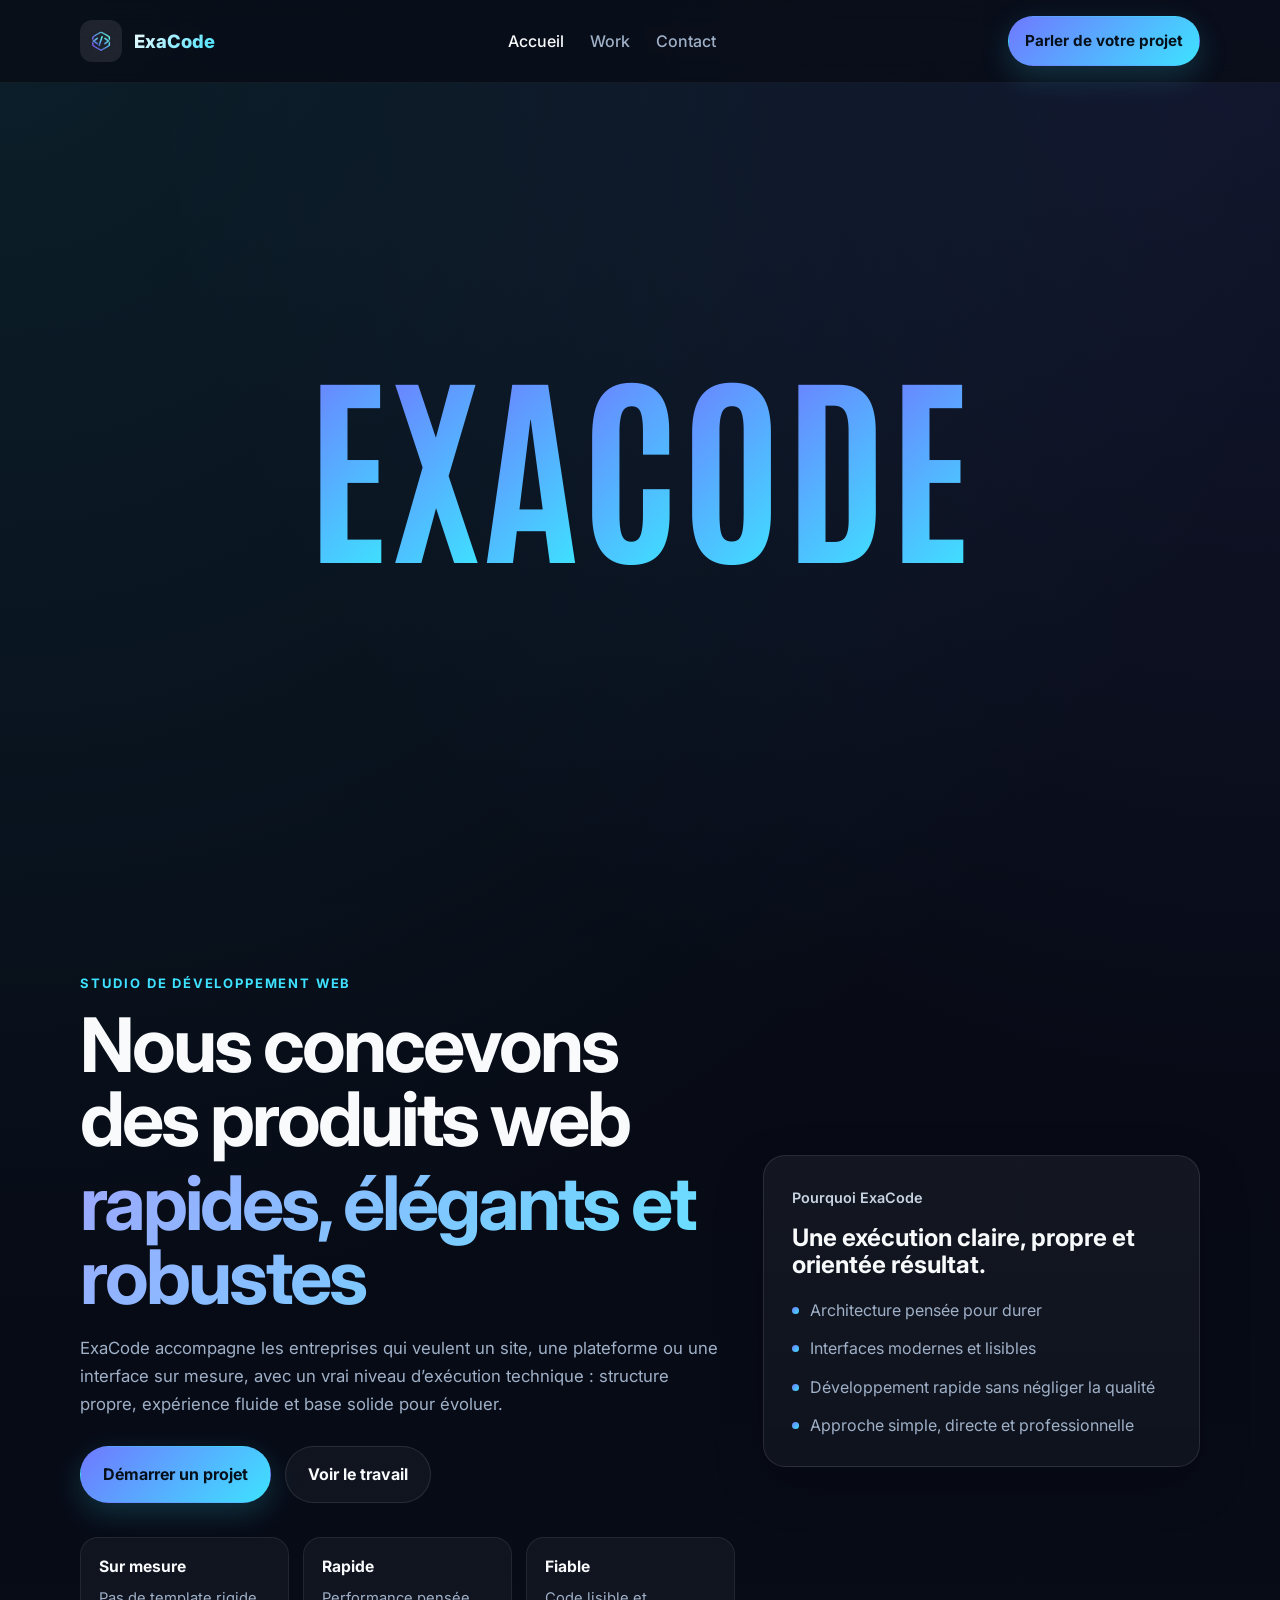
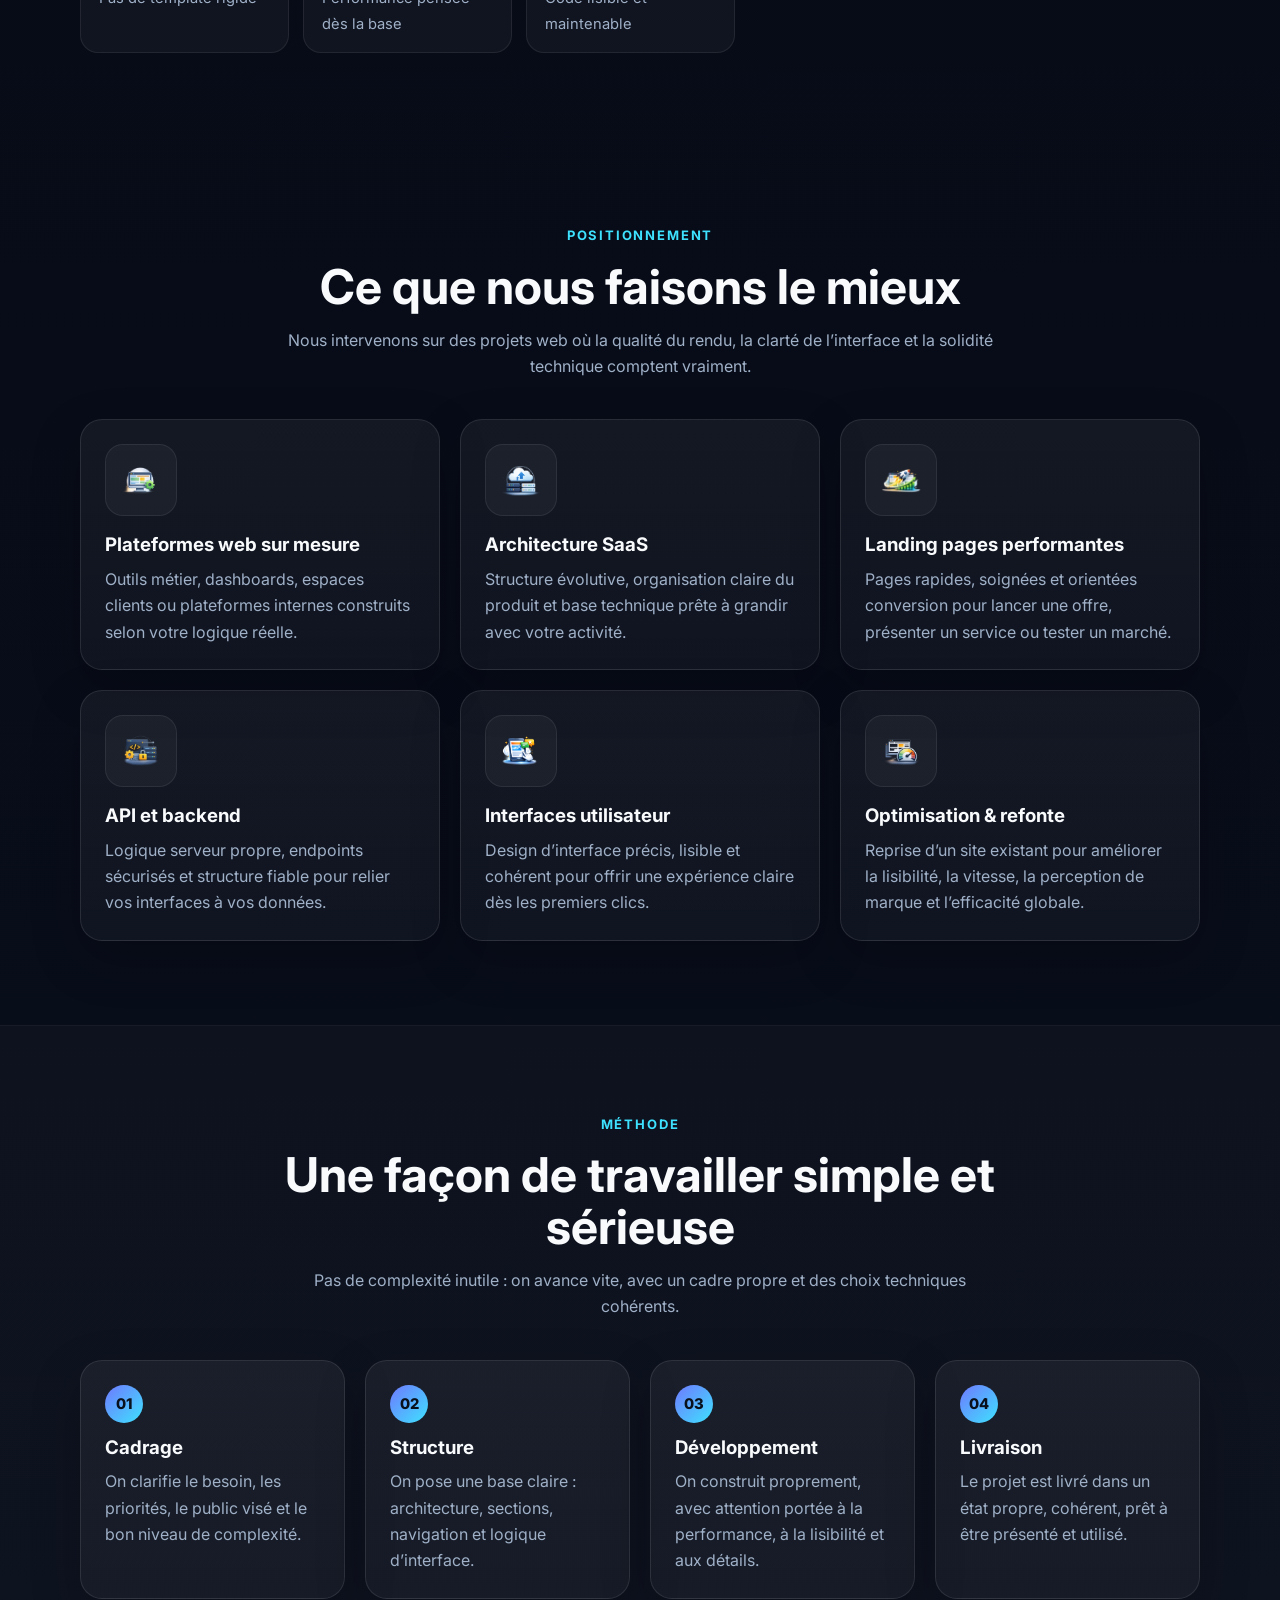
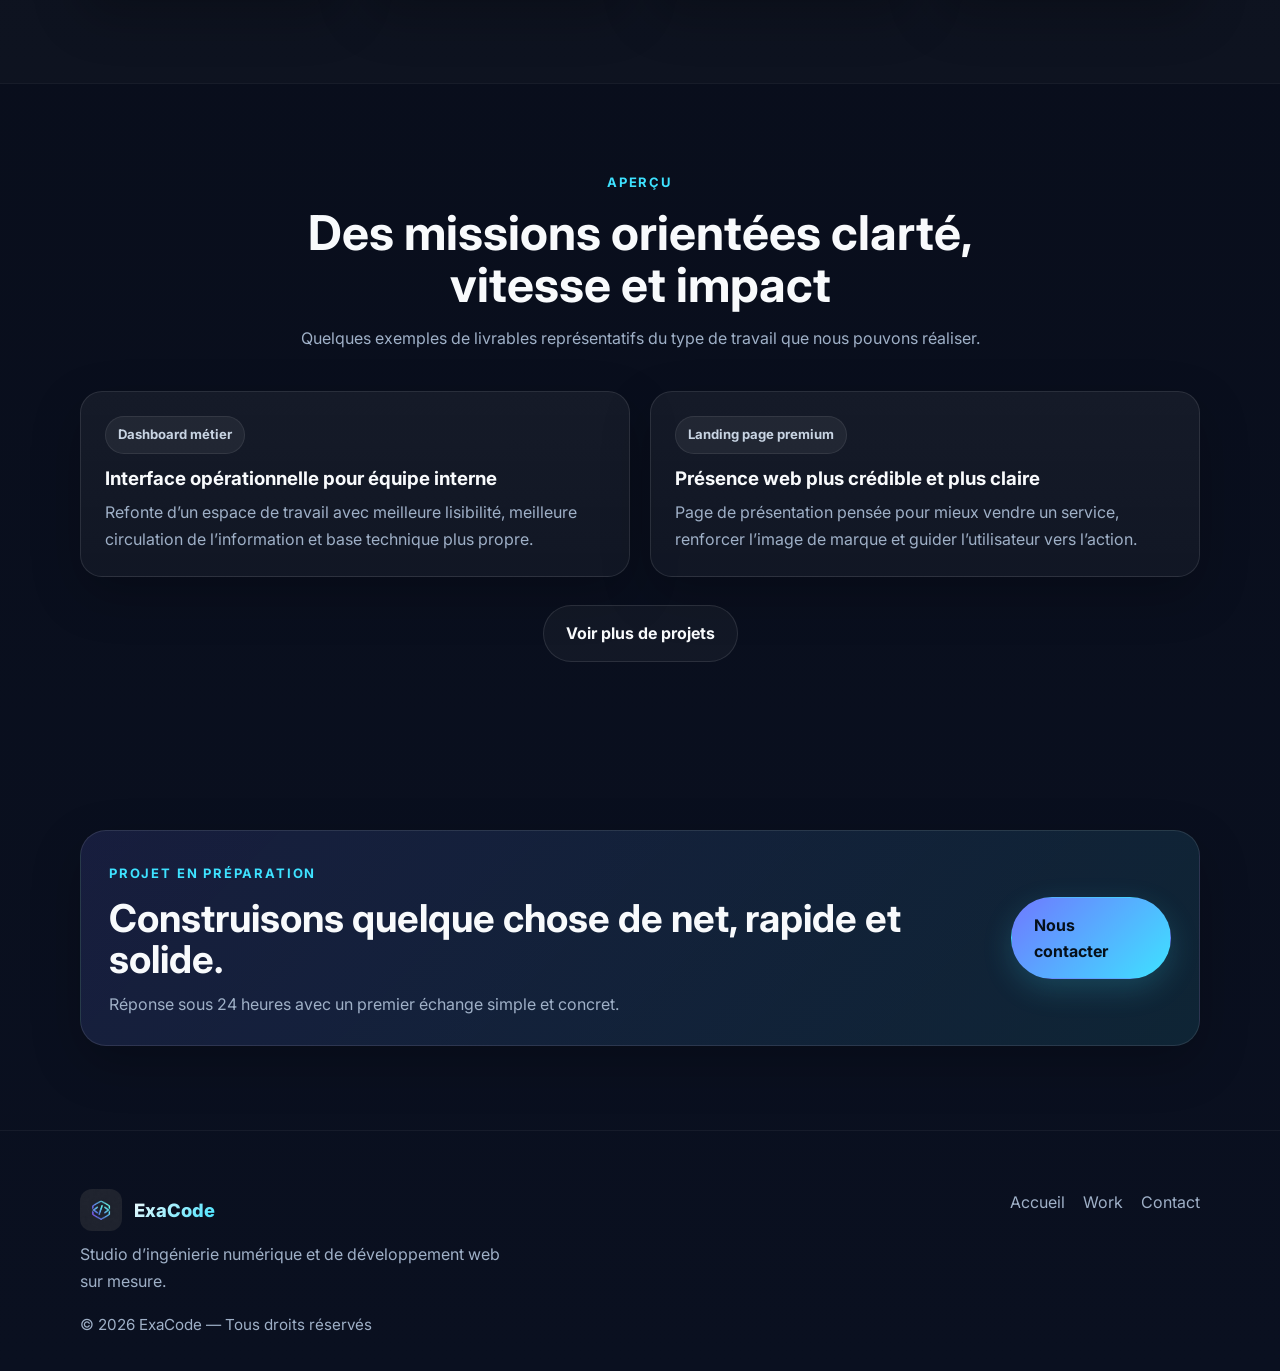
==== commit 2e7268b0: "Update index.html" ====
--- a/index.html
+++ b/index.html
@@ -19,33 +19,34 @@
     align-items: center;
     justify-content: center;
     overflow: hidden;
-    padding: 40px 0 56px;
+    padding: 36px 0 84px;
   }
 
   .intro-splash-inner{
-    min-height: calc(100vh - 82px - 96px);
+    min-height: calc(100vh - 82px - 120px);
     display: flex;
     align-items: center;
     justify-content: center;
   }
 
   .intro-word{
-    display: flex;
+    display: inline-flex;
+    align-items: flex-end;
     justify-content: center;
-    align-items: center;
-    flex-wrap: nowrap;
-    gap: 0.01em;
+    gap: 0;
+    white-space: nowrap;
     text-align: center;
-    white-space: nowrap;
+    padding-bottom: 0.08em;
   }
 
   .intro-word span{
     display: inline-block;
     font-family: "Antonio", sans-serif;
-    font-size: clamp(3.8rem, 14vw, 12rem);
-    line-height: 0.9;
+    font-size: clamp(4.8rem, 16.2vw, 15rem);
+    line-height: 1.02;
     font-weight: 700;
     text-transform: uppercase;
+    letter-spacing: 0.012em;
 
     background: linear-gradient(135deg, var(--primary), var(--secondary));
     -webkit-background-clip: text;
@@ -54,58 +55,64 @@
     color: transparent;
 
     opacity: 0;
-    transform: translateY(70px);
-    animation: exacodeLetterRise 0.9s cubic-bezier(.22,1,.36,1) forwards;
-    will-change: transform, opacity;
-  }
-
-  .intro-word span:nth-child(1){ animation-delay: 0.04s; }
-  .intro-word span:nth-child(2){ animation-delay: 0.11s; }
+    transform: translateY(96px);
+    filter: blur(5px);
+    animation: exacodeLetterLift 1s cubic-bezier(.22,1,.36,1) forwards;
+    will-change: transform, opacity, filter;
+  }
+
+  .intro-word span:nth-child(1){ animation-delay: 0.02s; }
+  .intro-word span:nth-child(2){ animation-delay: 0.10s; }
   .intro-word span:nth-child(3){ animation-delay: 0.18s; }
-  .intro-word span:nth-child(4){ animation-delay: 0.25s; }
-  .intro-word span:nth-child(5){ animation-delay: 0.32s; }
-  .intro-word span:nth-child(6){ animation-delay: 0.39s; }
-  .intro-word span:nth-child(7){ animation-delay: 0.46s; }
-
-  @keyframes exacodeLetterRise{
+  .intro-word span:nth-child(4){ animation-delay: 0.26s; }
+  .intro-word span:nth-child(5){ animation-delay: 0.34s; }
+  .intro-word span:nth-child(6){ animation-delay: 0.42s; }
+  .intro-word span:nth-child(7){ animation-delay: 0.50s; }
+
+  @keyframes exacodeLetterLift{
     0%{
       opacity: 0;
-      transform: translateY(70px);
+      transform: translateY(96px);
+      filter: blur(5px);
+    }
+    60%{
+      opacity: 1;
+      filter: blur(1px);
     }
     100%{
       opacity: 1;
       transform: translateY(0);
-    }
-  }
-
-  @media (max-width: 900px){
+      filter: blur(0);
+    }
+  }
+
+  @media (max-width: 1100px){
+    .intro-word span{
+      font-size: clamp(4rem, 15vw, 11rem);
+    }
+  }
+
+  @media (max-width: 780px){
     .intro-splash{
-      padding: 28px 0 44px;
+      min-height: calc(100vh - 74px);
+      padding: 28px 0 56px;
+    }
+
+    .intro-splash-inner{
+      min-height: calc(100vh - 74px - 84px);
+    }
+
+    .intro-word{
+      white-space: normal;
+      flex-wrap: wrap;
+      row-gap: 0;
+      padding-bottom: 0.05em;
     }
 
     .intro-word span{
-      font-size: clamp(3.1rem, 13vw, 7.5rem);
-    }
-  }
-
-  @media (max-width: 780px){
-    .intro-splash,
-    .intro-splash-inner{
-      min-height: calc(100vh - 74px);
-    }
-
-    .intro-splash{
-      padding: 22px 0 36px;
-    }
-
-    .intro-word{
-      flex-wrap: wrap;
-      row-gap: 0.02em;
-    }
-
-    .intro-word span{
-      font-size: clamp(2.8rem, 15vw, 5.8rem);
-      line-height: 0.92;
+      font-size: clamp(3.6rem, 18vw, 7.2rem);
+      line-height: 1.02;
+      transform: translateY(72px);
     }
   }
 
@@ -114,6 +121,7 @@
       animation: none;
       opacity: 1;
       transform: none;
+      filter: none;
     }
   }
 </style>
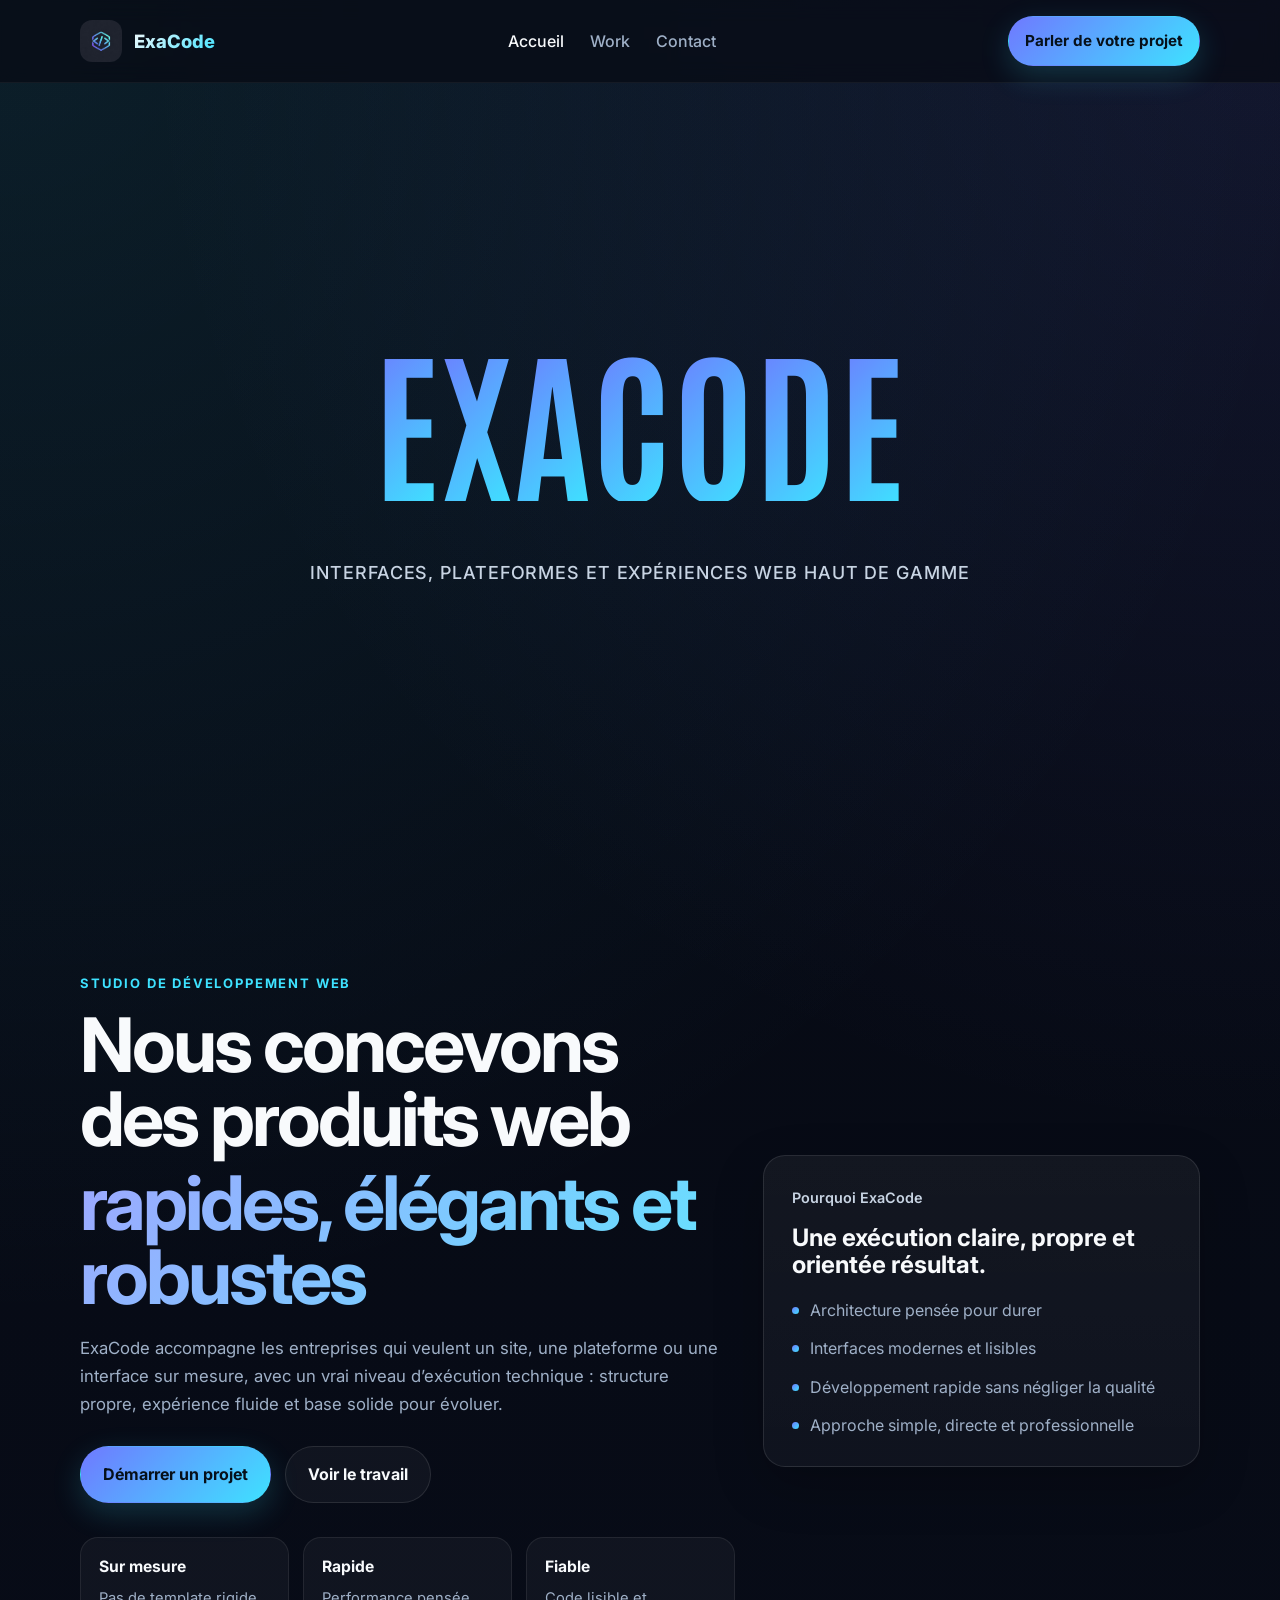
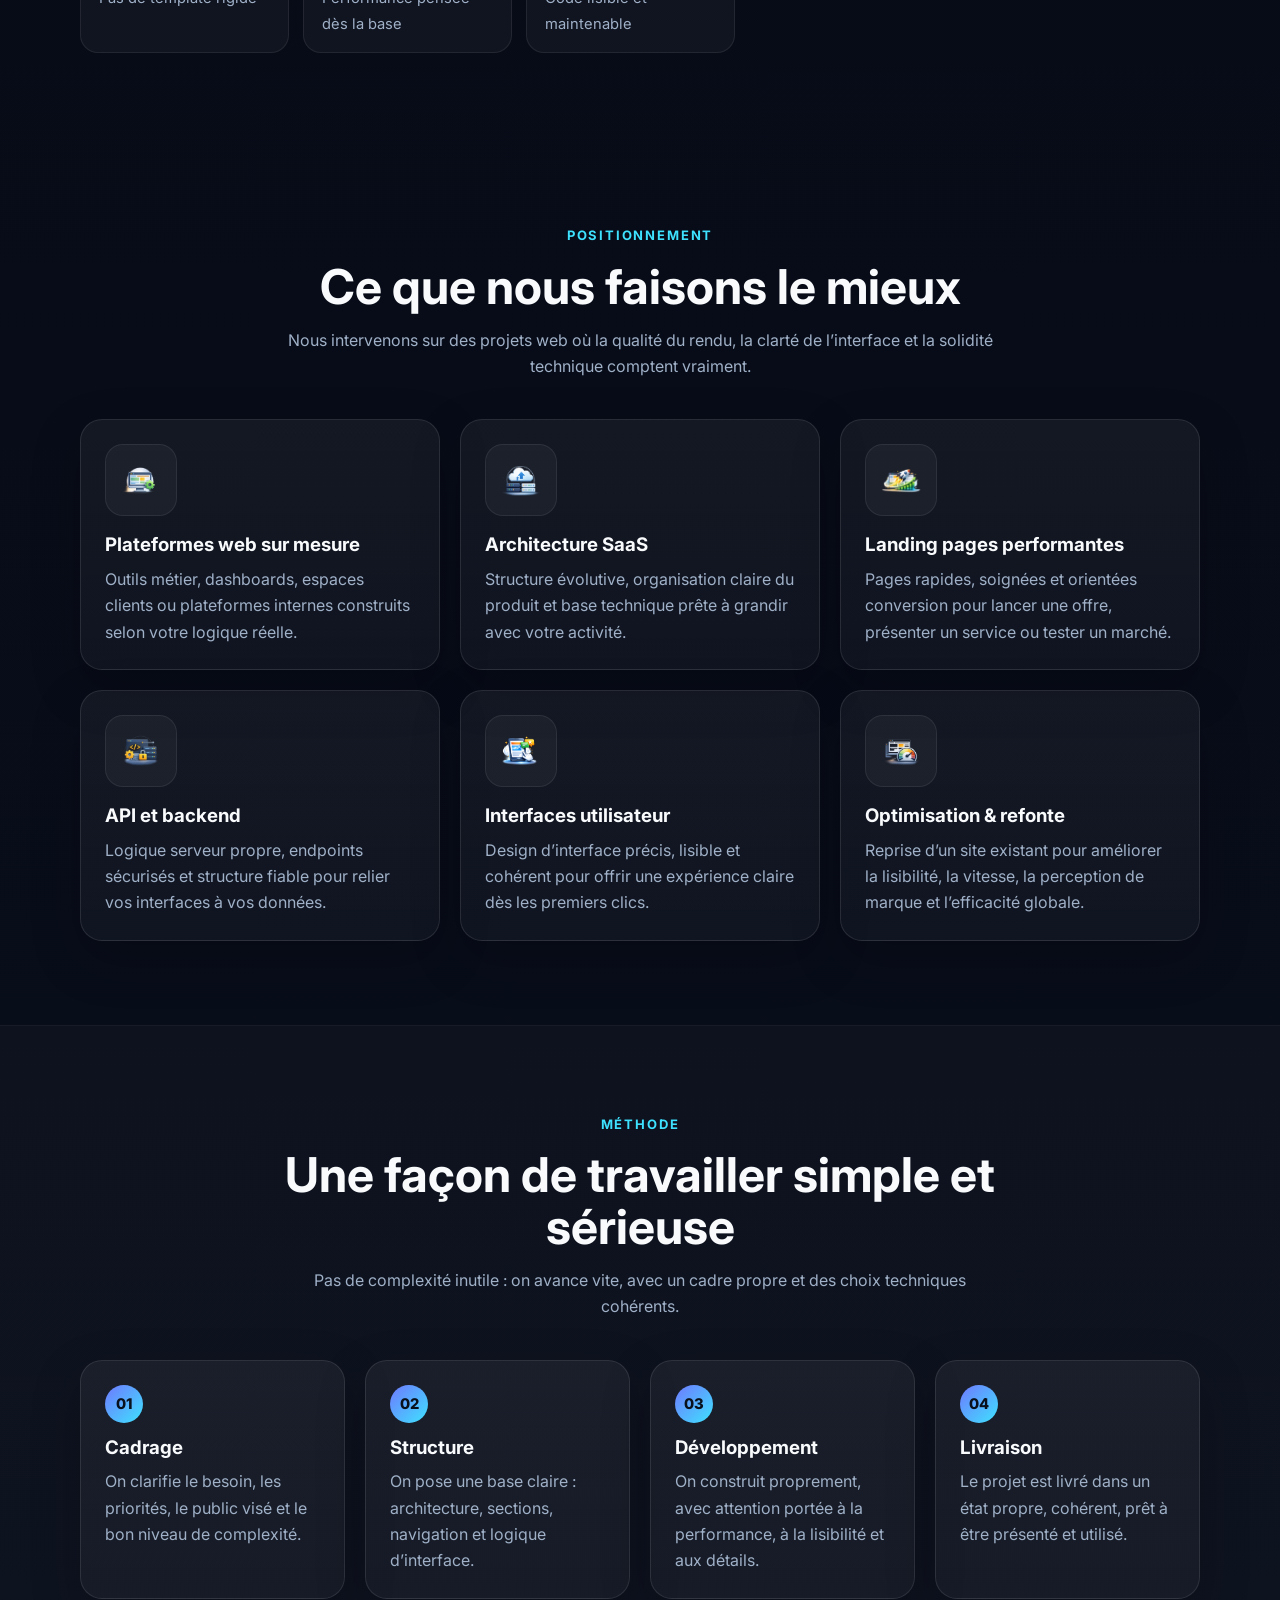
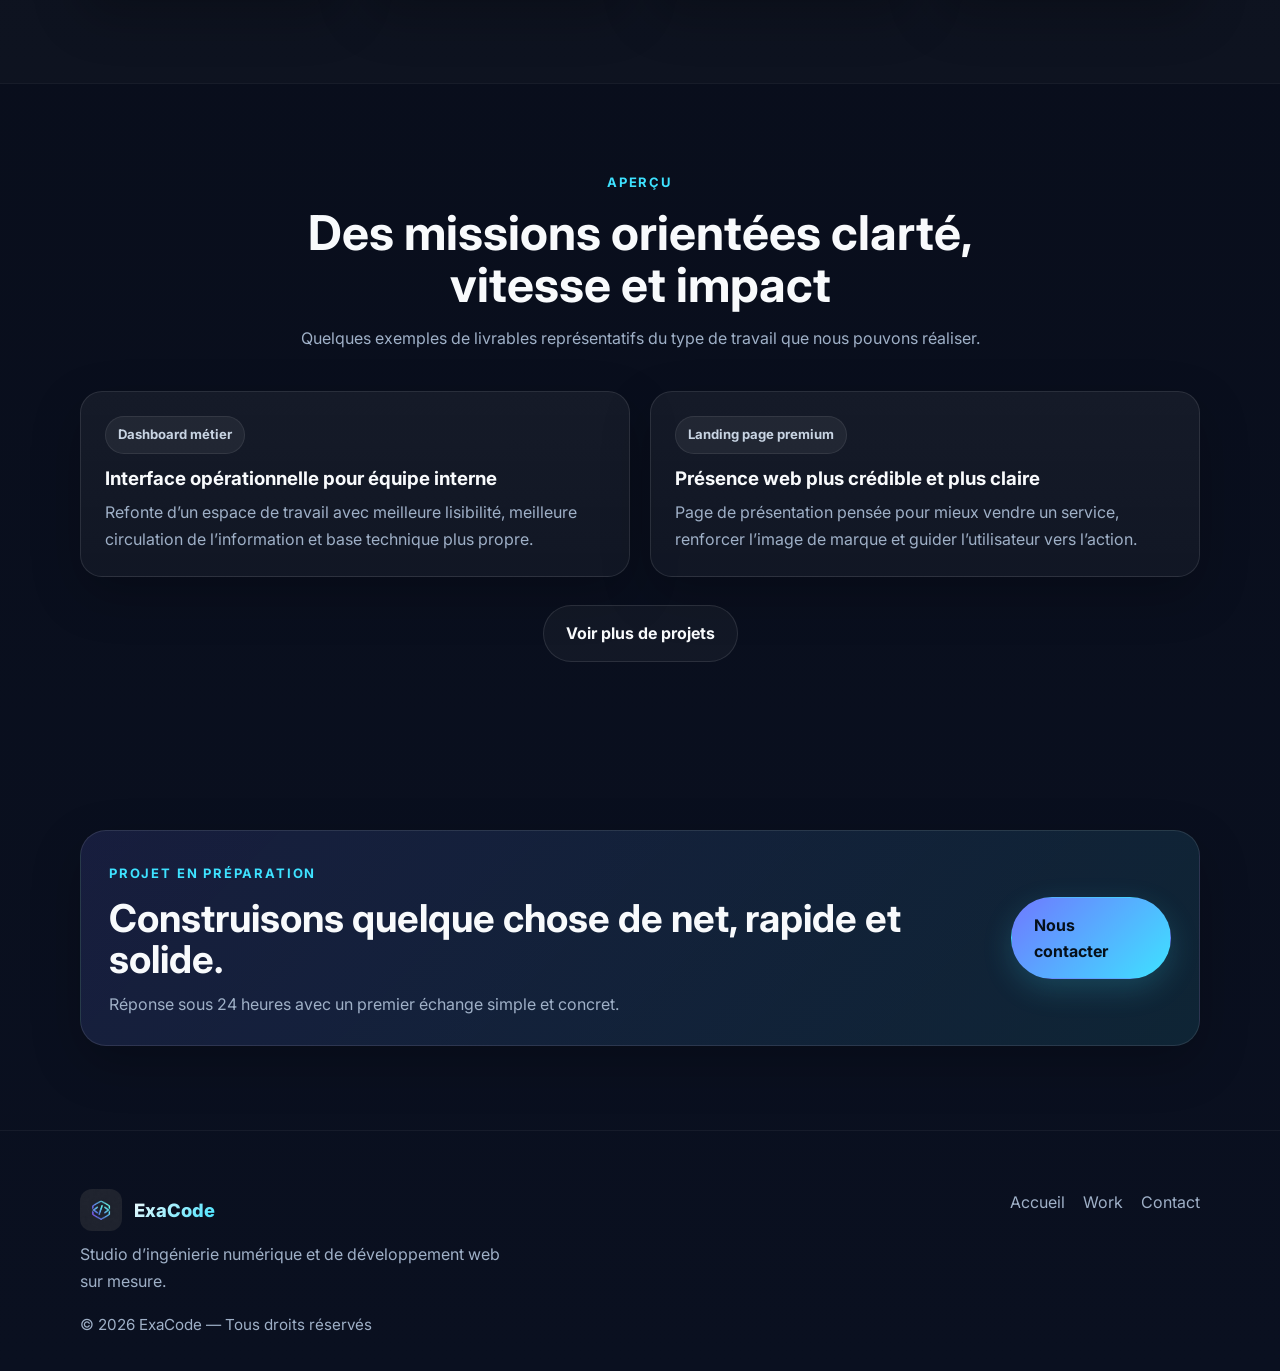
==== commit b740437d: "Update index.html" ====
--- a/index.html
+++ b/index.html
@@ -11,20 +11,27 @@
   <link rel="preconnect" href="https://fonts.gstatic.com" crossorigin>
   <link href="https://fonts.googleapis.com/css2?family=Antonio:wght@700&family=Inter:wght@400;500;600;700;800;900&display=swap" rel="stylesheet">
   <link rel="stylesheet" href="style.css">
-
-  <style>
+<style>
   .intro-splash{
     min-height: calc(100vh - 82px);
     display: flex;
     align-items: center;
     justify-content: center;
-    overflow: hidden;
-    padding: 36px 0 84px;
+    padding: 48px 0 110px;
+    overflow-x: hidden;
+    overflow-y: visible;
   }
 
   .intro-splash-inner{
-    min-height: calc(100vh - 82px - 120px);
+    min-height: calc(100vh - 82px - 158px);
     display: flex;
+    align-items: center;
+    justify-content: center;
+  }
+
+  .intro-content{
+    display: flex;
+    flex-direction: column;
     align-items: center;
     justify-content: center;
   }
@@ -36,17 +43,18 @@
     gap: 0;
     white-space: nowrap;
     text-align: center;
-    padding-bottom: 0.08em;
-  }
-
-  .intro-word span{
+    line-height: 1;
+    padding-bottom: 0.14em;
+  }
+
+  .intro-word .letter{
     display: inline-block;
     font-family: "Antonio", sans-serif;
-    font-size: clamp(4.8rem, 16.2vw, 15rem);
-    line-height: 1.02;
+    font-size: clamp(5.6rem, 13vw, 14rem);
+    line-height: 1;
     font-weight: 700;
     text-transform: uppercase;
-    letter-spacing: 0.012em;
+    letter-spacing: 0.01em;
 
     background: linear-gradient(135deg, var(--primary), var(--secondary));
     -webkit-background-clip: text;
@@ -55,29 +63,100 @@
     color: transparent;
 
     opacity: 0;
-    transform: translateY(96px);
-    filter: blur(5px);
-    animation: exacodeLetterLift 1s cubic-bezier(.22,1,.36,1) forwards;
     will-change: transform, opacity, filter;
-  }
-
-  .intro-word span:nth-child(1){ animation-delay: 0.02s; }
-  .intro-word span:nth-child(2){ animation-delay: 0.10s; }
-  .intro-word span:nth-child(3){ animation-delay: 0.18s; }
-  .intro-word span:nth-child(4){ animation-delay: 0.26s; }
-  .intro-word span:nth-child(5){ animation-delay: 0.34s; }
-  .intro-word span:nth-child(6){ animation-delay: 0.42s; }
-  .intro-word span:nth-child(7){ animation-delay: 0.50s; }
-
-  @keyframes exacodeLetterLift{
+    animation-fill-mode: forwards;
+  }
+
+  /* Toutes les lettres doivent être en place en même temps :
+     temps final commun = 1.9s */
+  .intro-word .from-left{
+    animation: letterFromLeft 1.9s cubic-bezier(.22,1,.36,1) 0s forwards;
+  }
+
+  .intro-word .fade-in:nth-child(2){
+    animation: letterFade 1.45s cubic-bezier(.22,1,.36,1) 0.45s forwards;
+  }
+
+  .intro-word .from-top{
+    animation: letterFromTop 1.65s cubic-bezier(.22,1,.36,1) 0.25s forwards;
+  }
+
+  .intro-word .fade-in:nth-child(4){
+    animation: letterFade 1.2s cubic-bezier(.22,1,.36,1) 0.7s forwards;
+  }
+
+  .intro-word .from-bottom{
+    animation: letterFromBottom 1.55s cubic-bezier(.22,1,.36,1) 0.35s forwards;
+  }
+
+  .intro-word .fade-in:nth-child(6){
+    animation: letterFade 1.05s cubic-bezier(.22,1,.36,1) 0.85s forwards;
+  }
+
+  .intro-word .from-right{
+    animation: letterFromRight 1.8s cubic-bezier(.22,1,.36,1) 0.1s forwards;
+  }
+
+  .intro-subtitle{
+    margin-top: 26px;
+    max-width: 920px;
+    text-align: center;
+    font-size: clamp(1rem, 1.4vw, 1.18rem);
+    line-height: 1.5;
+    font-weight: 500;
+    letter-spacing: 0.05em;
+    text-transform: uppercase;
+    color: var(--muted-strong);
+
+    opacity: 0;
+    transform: translateY(18px);
+    filter: blur(6px);
+    animation: subtitleRevealSlow 1.2s ease 3.6s forwards;
+  }
+
+  @keyframes letterFromLeft{
     0%{
       opacity: 0;
-      transform: translateY(96px);
-      filter: blur(5px);
+      transform: translateX(-38vw);
+      filter: blur(6px);
     }
     60%{
       opacity: 1;
-      filter: blur(1px);
+      filter: blur(2px);
+    }
+    100%{
+      opacity: 1;
+      transform: translateX(0);
+      filter: blur(0);
+    }
+  }
+
+  @keyframes letterFromRight{
+    0%{
+      opacity: 0;
+      transform: translateX(38vw);
+      filter: blur(6px);
+    }
+    60%{
+      opacity: 1;
+      filter: blur(2px);
+    }
+    100%{
+      opacity: 1;
+      transform: translateX(0);
+      filter: blur(0);
+    }
+  }
+
+  @keyframes letterFromTop{
+    0%{
+      opacity: 0;
+      transform: translateY(-42vh);
+      filter: blur(6px);
+    }
+    60%{
+      opacity: 1;
+      filter: blur(2px);
     }
     100%{
       opacity: 1;
@@ -86,38 +165,168 @@
     }
   }
 
-  @media (max-width: 1100px){
-    .intro-word span{
-      font-size: clamp(4rem, 15vw, 11rem);
+  @keyframes letterFromBottom{
+    0%{
+      opacity: 0;
+      transform: translateY(42vh);
+      filter: blur(6px);
+    }
+    60%{
+      opacity: 1;
+      filter: blur(2px);
+    }
+    100%{
+      opacity: 1;
+      transform: translateY(0);
+      filter: blur(0);
+    }
+  }
+
+  @keyframes letterFade{
+    0%{
+      opacity: 0;
+      transform: scale(0.96);
+      filter: blur(8px);
+    }
+    100%{
+      opacity: 1;
+      transform: scale(1);
+      filter: blur(0);
+    }
+  }
+
+  @keyframes subtitleRevealSlow{
+    0%{
+      opacity: 0;
+      transform: translateY(18px);
+      filter: blur(6px);
+    }
+    100%{
+      opacity: 1;
+      transform: translateY(0);
+      filter: blur(0);
+    }
+  }
+
+  @media (max-width: 1200px){
+    .intro-word .letter{
+      font-size: clamp(5rem, 12vw, 11.8rem);
+    }
+  }
+
+  @media (max-width: 900px){
+    .intro-splash{
+      padding: 34px 0 80px;
+    }
+
+    .intro-splash-inner{
+      min-height: calc(100vh - 82px - 114px);
+    }
+
+    .intro-word .letter{
+      font-size: clamp(3.9rem, 12.5vw, 8.4rem);
+    }
+
+    .intro-subtitle{
+      margin-top: 18px;
+      max-width: 720px;
+      font-size: 0.96rem;
+      letter-spacing: 0.04em;
     }
   }
 
   @media (max-width: 780px){
     .intro-splash{
       min-height: calc(100vh - 74px);
-      padding: 28px 0 56px;
+      padding: 24px 0 58px;
     }
 
     .intro-splash-inner{
-      min-height: calc(100vh - 74px - 84px);
-    }
-
-    .intro-word{
-      white-space: normal;
-      flex-wrap: wrap;
-      row-gap: 0;
-      padding-bottom: 0.05em;
-    }
-
-    .intro-word span{
-      font-size: clamp(3.6rem, 18vw, 7.2rem);
-      line-height: 1.02;
-      transform: translateY(72px);
+      min-height: calc(100vh - 74px - 82px);
+    }
+
+    .intro-word .letter{
+      font-size: clamp(2.9rem, 12vw, 5.9rem);
+    }
+
+    .intro-subtitle{
+      padding: 0 14px;
+      font-size: 0.88rem;
+      line-height: 1.45;
+    }
+
+    @keyframes letterFromLeft{
+      0%{
+        opacity: 0;
+        transform: translateX(-48vw);
+        filter: blur(6px);
+      }
+      60%{
+        opacity: 1;
+        filter: blur(2px);
+      }
+      100%{
+        opacity: 1;
+        transform: translateX(0);
+        filter: blur(0);
+      }
+    }
+
+    @keyframes letterFromRight{
+      0%{
+        opacity: 0;
+        transform: translateX(48vw);
+        filter: blur(6px);
+      }
+      60%{
+        opacity: 1;
+        filter: blur(2px);
+      }
+      100%{
+        opacity: 1;
+        transform: translateX(0);
+        filter: blur(0);
+      }
+    }
+
+    @keyframes letterFromTop{
+      0%{
+        opacity: 0;
+        transform: translateY(-30vh);
+        filter: blur(6px);
+      }
+      60%{
+        opacity: 1;
+        filter: blur(2px);
+      }
+      100%{
+        opacity: 1;
+        transform: translateY(0);
+        filter: blur(0);
+      }
+    }
+
+    @keyframes letterFromBottom{
+      0%{
+        opacity: 0;
+        transform: translateY(30vh);
+        filter: blur(6px);
+      }
+      60%{
+        opacity: 1;
+        filter: blur(2px);
+      }
+      100%{
+        opacity: 1;
+        transform: translateY(0);
+        filter: blur(0);
+      }
     }
   }
 
   @media (prefers-reduced-motion: reduce){
-    .intro-word span{
+    .intro-word .letter,
+    .intro-subtitle{
       animation: none;
       opacity: 1;
       transform: none;
@@ -147,14 +356,20 @@
 
   <section class="intro-splash" aria-label="Introduction ExaCode">
   <div class="container intro-splash-inner">
-    <div class="intro-word" aria-label="EXACODE">
-      <span>E</span>
-      <span>X</span>
-      <span>A</span>
-      <span>C</span>
-      <span>O</span>
-      <span>D</span>
-      <span>E</span>
+    <div class="intro-content">
+      <div class="intro-word" aria-label="EXACODE">
+        <span class="letter from-left">E</span>
+        <span class="letter fade-in">X</span>
+        <span class="letter from-top">A</span>
+        <span class="letter fade-in">C</span>
+        <span class="letter from-bottom">O</span>
+        <span class="letter fade-in">D</span>
+        <span class="letter from-right">E</span>
+      </div>
+
+      <p class="intro-subtitle">
+        Interfaces, plateformes et expériences web haut de gamme
+      </p>
     </div>
   </div>
 </section>
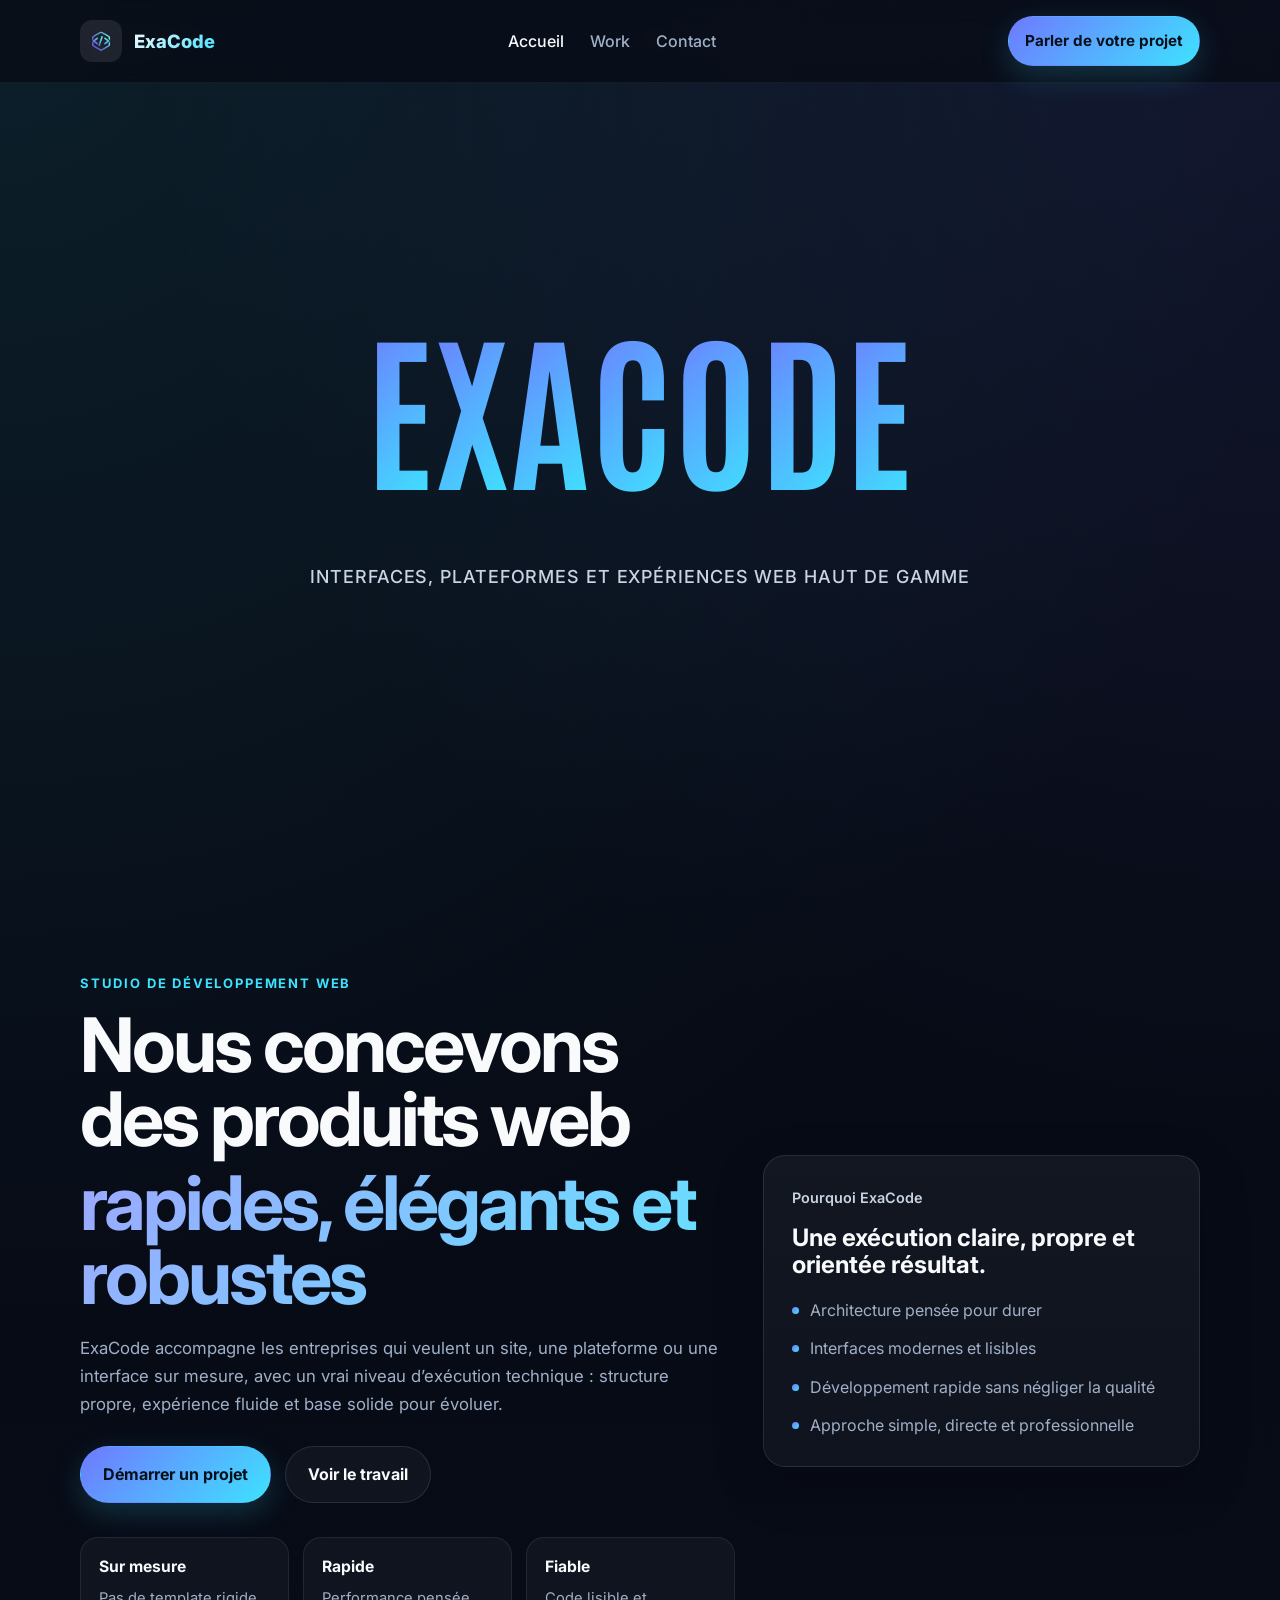
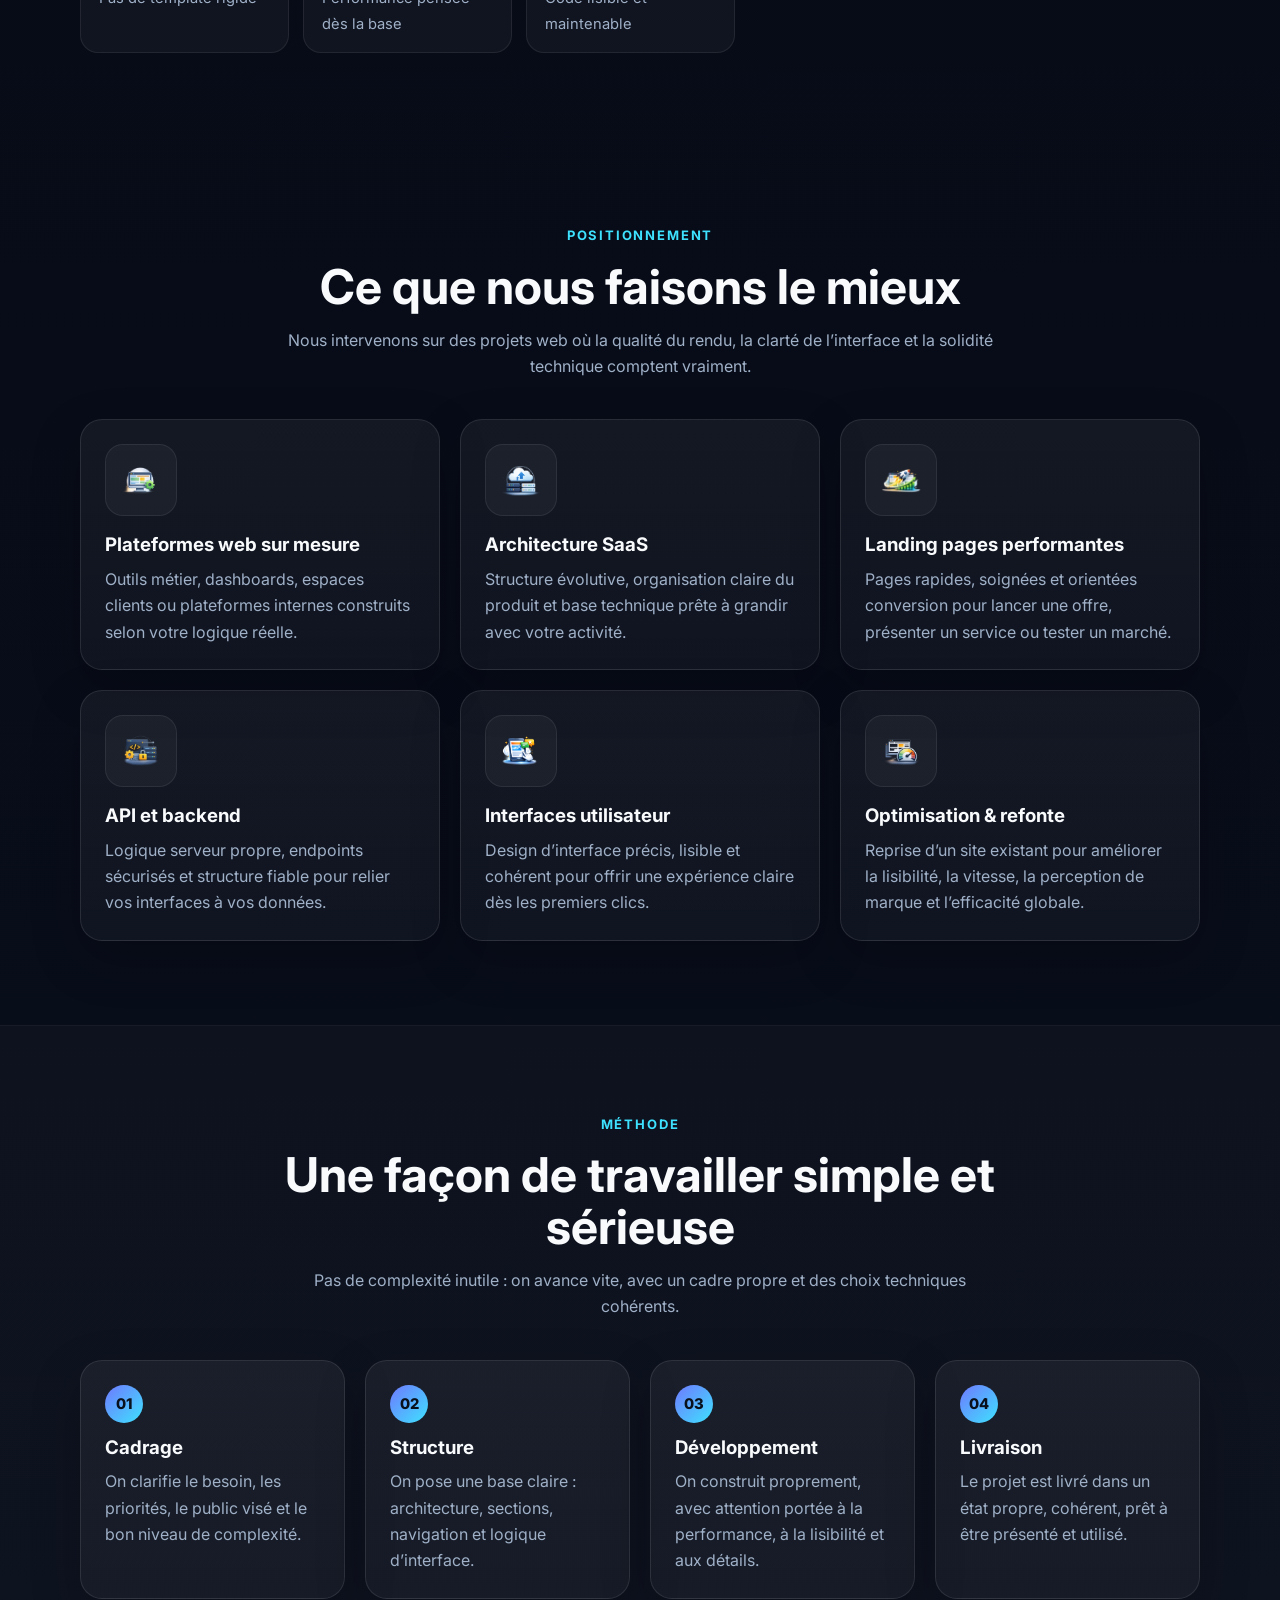
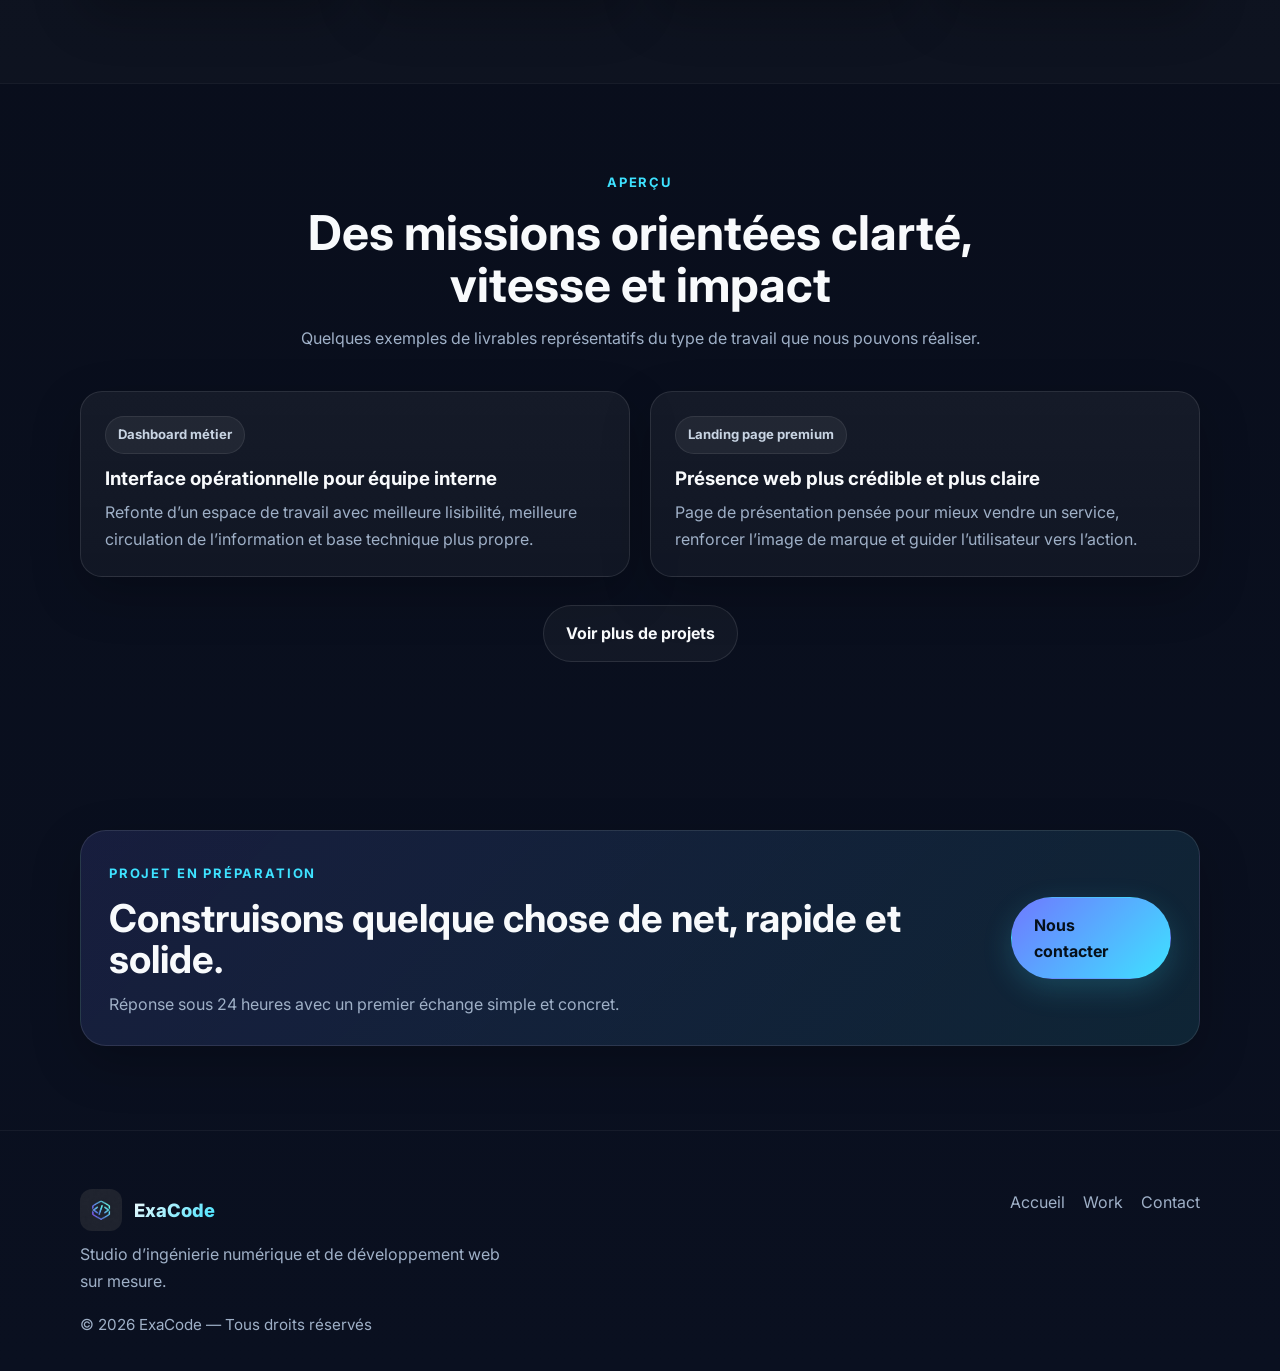
==== commit 339f5fb2: "Update index.html" ====
--- a/index.html
+++ b/index.html
@@ -17,16 +17,17 @@
     display: flex;
     align-items: center;
     justify-content: center;
-    padding: 48px 0 110px;
+    padding: 52px 0 132px;
     overflow-x: hidden;
     overflow-y: visible;
   }
 
   .intro-splash-inner{
-    min-height: calc(100vh - 82px - 158px);
+    min-height: calc(100vh - 82px - 184px);
     display: flex;
     align-items: center;
     justify-content: center;
+    overflow: visible;
   }
 
   .intro-content{
@@ -34,24 +35,26 @@
     flex-direction: column;
     align-items: center;
     justify-content: center;
+    overflow: visible;
   }
 
   .intro-word{
     display: inline-flex;
-    align-items: flex-end;
+    align-items: center;
     justify-content: center;
     gap: 0;
     white-space: nowrap;
     text-align: center;
     line-height: 1;
-    padding-bottom: 0.14em;
+    padding-bottom: 0.22em;
+    overflow: visible;
   }
 
   .intro-word .letter{
     display: inline-block;
     font-family: "Antonio", sans-serif;
-    font-size: clamp(5.6rem, 13vw, 14rem);
-    line-height: 1;
+    font-size: clamp(5.9rem, 13.4vw, 14.4rem);
+    line-height: 1.06;
     font-weight: 700;
     text-transform: uppercase;
     letter-spacing: 0.01em;
@@ -67,8 +70,6 @@
     animation-fill-mode: forwards;
   }
 
-  /* Toutes les lettres doivent être en place en même temps :
-     temps final commun = 1.9s */
   .intro-word .from-left{
     animation: letterFromLeft 1.9s cubic-bezier(.22,1,.36,1) 0s forwards;
   }
@@ -98,7 +99,7 @@
   }
 
   .intro-subtitle{
-    margin-top: 26px;
+    margin-top: 18px;
     max-width: 920px;
     text-align: center;
     font-size: clamp(1rem, 1.4vw, 1.18rem);
@@ -111,7 +112,7 @@
     opacity: 0;
     transform: translateY(18px);
     filter: blur(6px);
-    animation: subtitleRevealSlow 1.2s ease 3.6s forwards;
+    animation: subtitleRevealSlow 0.85s ease 2.45s forwards;
   }
 
   @keyframes letterFromLeft{
@@ -210,49 +211,61 @@
 
   @media (max-width: 1200px){
     .intro-word .letter{
-      font-size: clamp(5rem, 12vw, 11.8rem);
+      font-size: clamp(5.2rem, 12.6vw, 12rem);
     }
   }
 
   @media (max-width: 900px){
     .intro-splash{
-      padding: 34px 0 80px;
+      padding: 36px 0 94px;
     }
 
     .intro-splash-inner{
-      min-height: calc(100vh - 82px - 114px);
+      min-height: calc(100vh - 82px - 130px);
+    }
+
+    .intro-word{
+      padding-bottom: 0.18em;
     }
 
     .intro-word .letter{
-      font-size: clamp(3.9rem, 12.5vw, 8.4rem);
+      font-size: clamp(4.2rem, 12vw, 8.8rem);
+      line-height: 1.04;
     }
 
     .intro-subtitle{
-      margin-top: 18px;
+      margin-top: 16px;
       max-width: 720px;
       font-size: 0.96rem;
       letter-spacing: 0.04em;
+      animation-delay: 2.3s;
     }
   }
 
   @media (max-width: 780px){
     .intro-splash{
       min-height: calc(100vh - 74px);
-      padding: 24px 0 58px;
+      padding: 26px 0 74px;
     }
 
     .intro-splash-inner{
-      min-height: calc(100vh - 74px - 82px);
+      min-height: calc(100vh - 74px - 100px);
+    }
+
+    .intro-word{
+      padding-bottom: 0.16em;
     }
 
     .intro-word .letter{
-      font-size: clamp(2.9rem, 12vw, 5.9rem);
+      font-size: clamp(3rem, 12vw, 6rem);
+      line-height: 1.04;
     }
 
     .intro-subtitle{
       padding: 0 14px;
       font-size: 0.88rem;
       line-height: 1.45;
+      animation-delay: 2.2s;
     }
 
     @keyframes letterFromLeft{
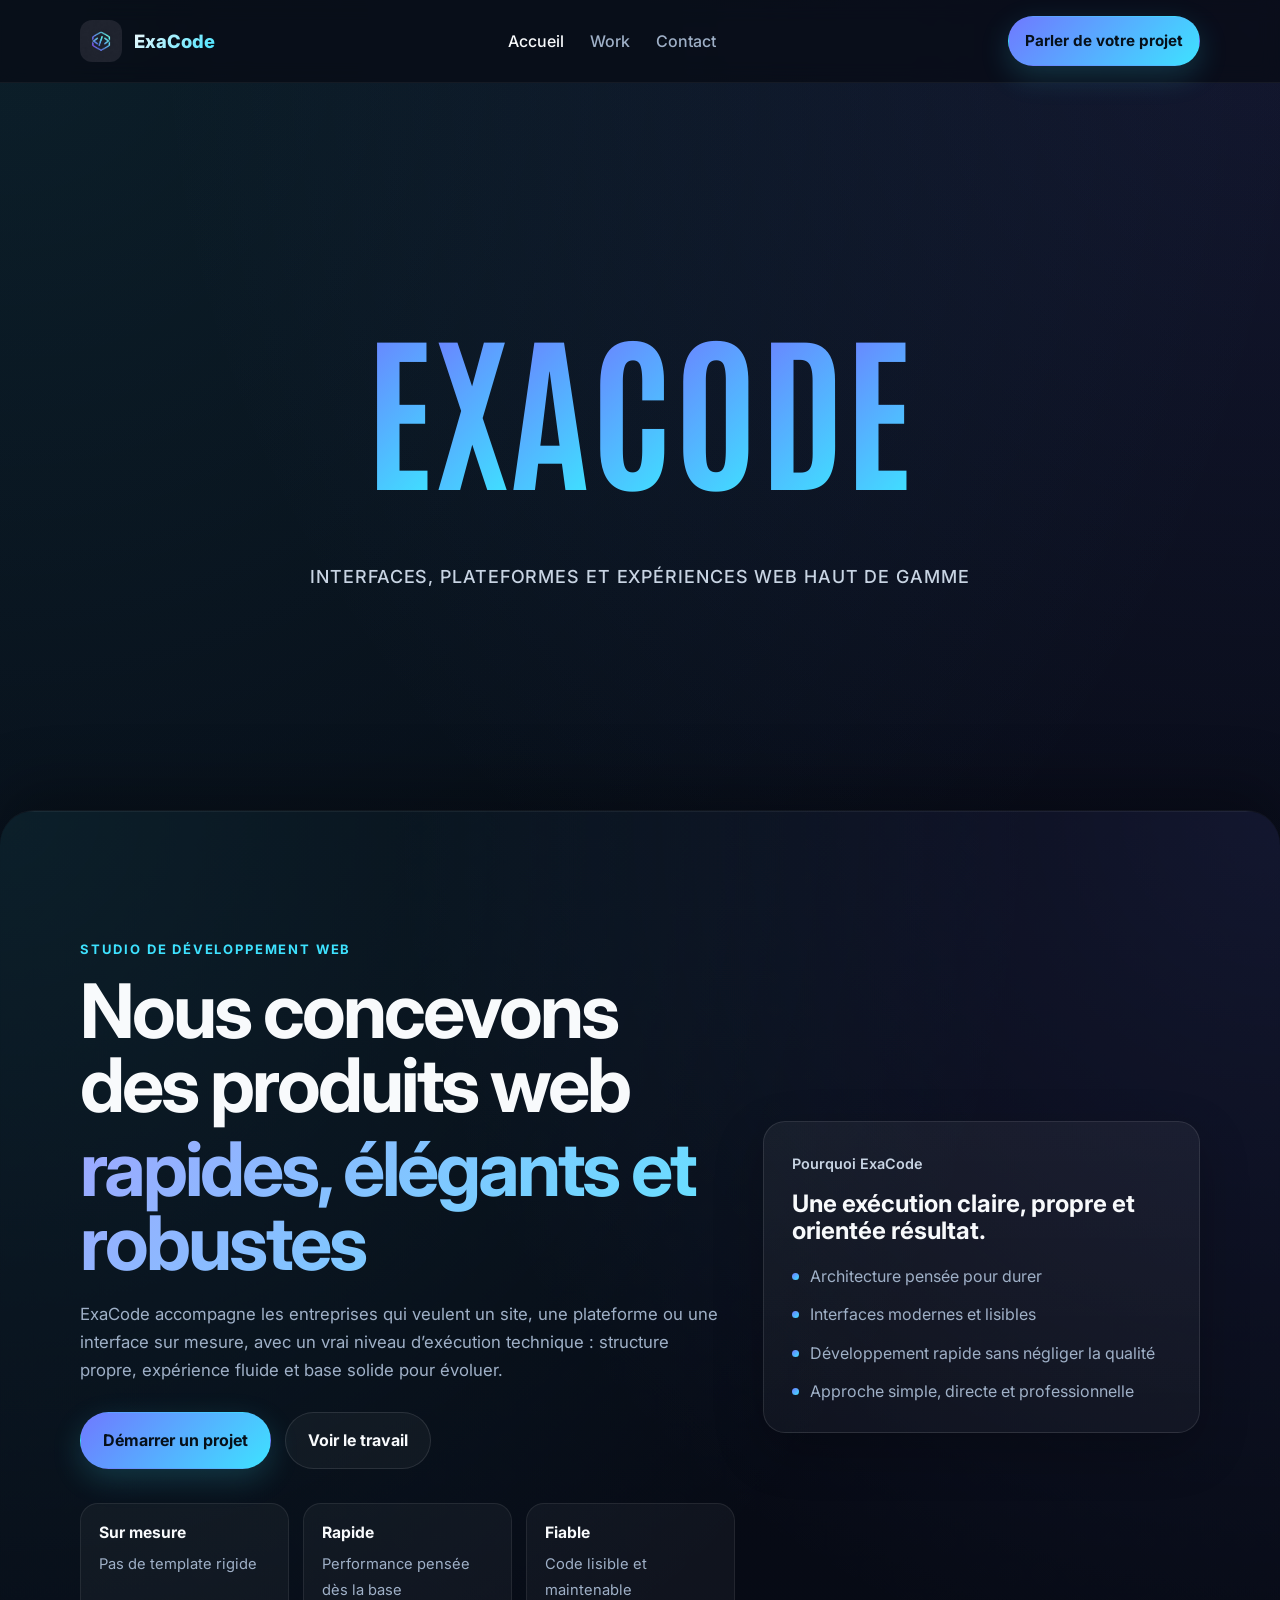
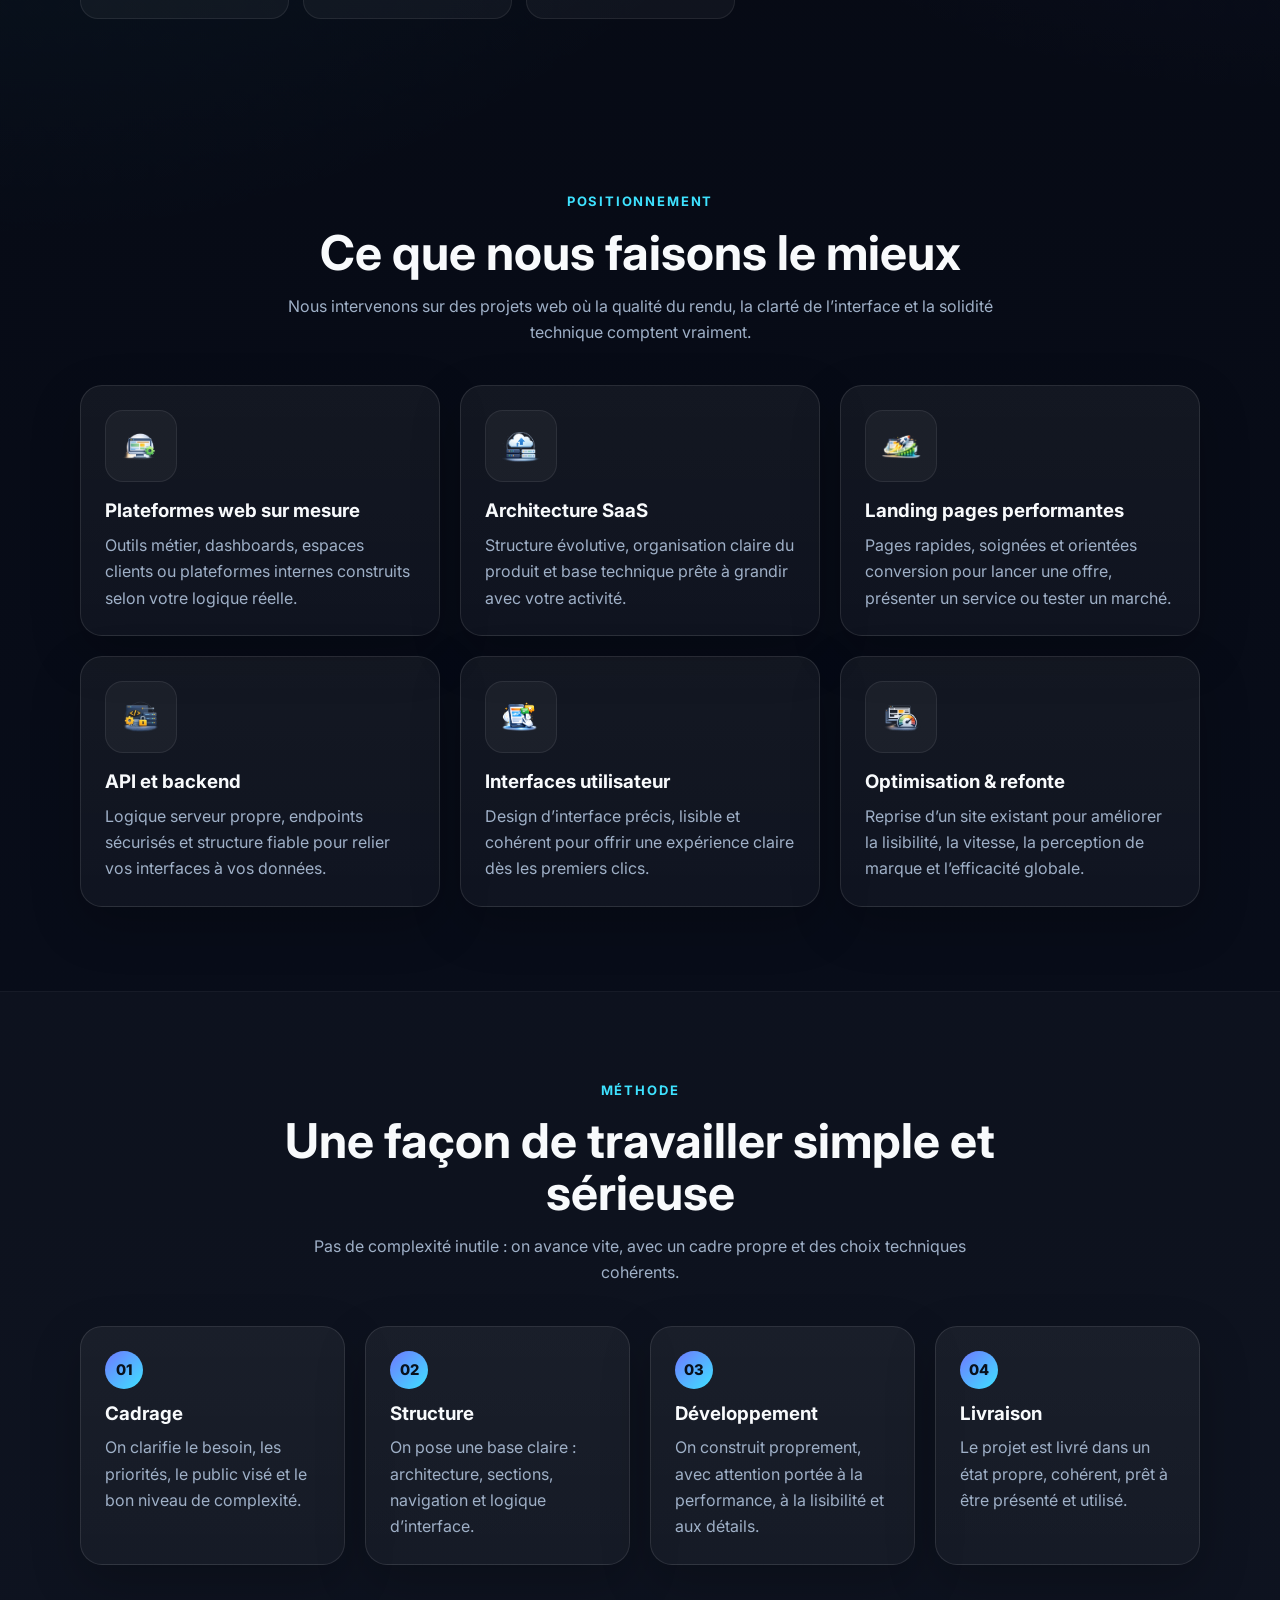
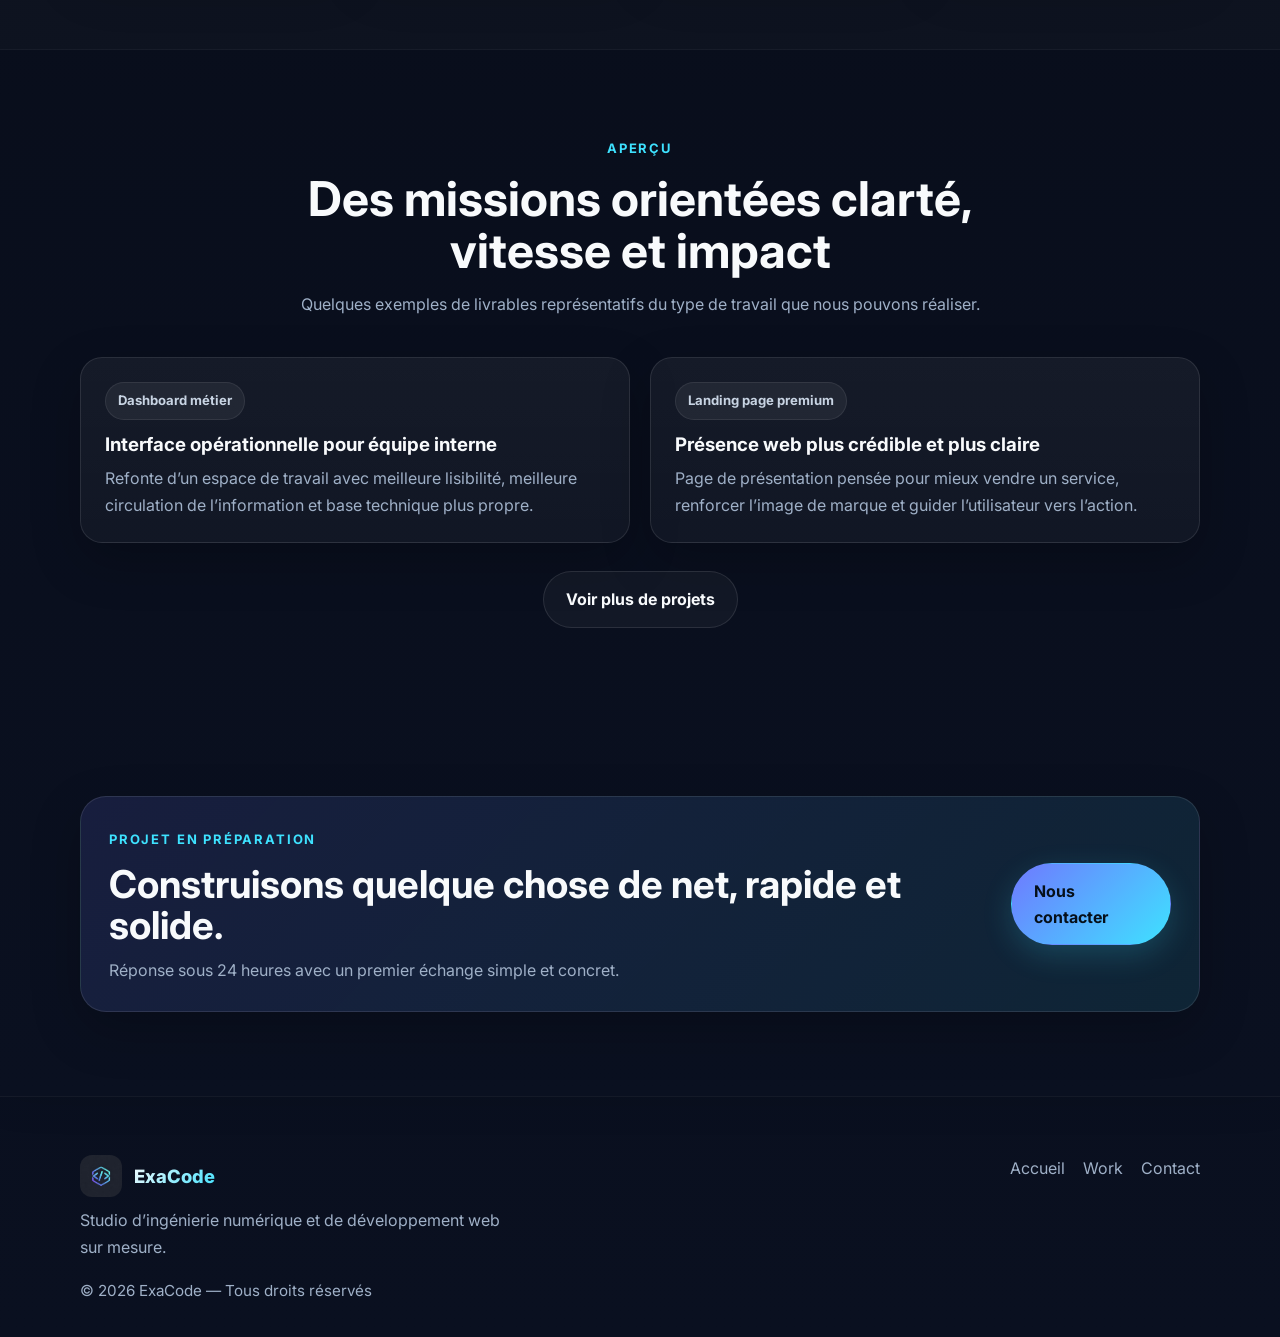
==== commit 6c32e90d: "Update index.html" ====
--- a/index.html
+++ b/index.html
@@ -10,9 +10,11 @@
   <link rel="preconnect" href="https://fonts.googleapis.com">
   <link rel="preconnect" href="https://fonts.gstatic.com" crossorigin>
   <link href="https://fonts.googleapis.com/css2?family=Antonio:wght@700&family=Inter:wght@400;500;600;700;800;900&display=swap" rel="stylesheet">
-  <link rel="stylesheet" href="style.css">
-<style>
+  <link rel="stylesheet" href="style.css"><style>
   .intro-splash{
+    position: sticky;
+    top: 82px;
+    z-index: 1;
     min-height: calc(100vh - 82px);
     display: flex;
     align-items: center;
@@ -115,6 +117,36 @@
     animation: subtitleRevealSlow 0.85s ease 2.45s forwards;
   }
 
+  .site-content-shell{
+    position: relative;
+    z-index: 4;
+    margin-top: -10vh;
+    background:
+      radial-gradient(circle at top left, rgba(62,226,255,0.10), transparent 28%),
+      radial-gradient(circle at top right, rgba(111,121,255,0.12), transparent 24%),
+      linear-gradient(180deg, #060912 0%, #0a1020 100%);
+    border-top-left-radius: 34px;
+    border-top-right-radius: 34px;
+    box-shadow:
+      0 -24px 60px rgba(0,0,0,0.28),
+      0 -1px 0 rgba(255,255,255,0.05);
+    overflow: hidden;
+  }
+
+  .site-content-shell::before{
+    content: "";
+    position: absolute;
+    top: 0;
+    left: 0;
+    right: 0;
+    height: 1px;
+    background: rgba(255,255,255,0.06);
+  }
+
+  .site-content-shell .hero.section{
+    padding-top: 124px;
+  }
+
   @keyframes letterFromLeft{
     0%{
       opacity: 0;
@@ -244,6 +276,7 @@
 
   @media (max-width: 780px){
     .intro-splash{
+      top: 74px;
       min-height: calc(100vh - 74px);
       padding: 26px 0 74px;
     }
@@ -266,6 +299,16 @@
       font-size: 0.88rem;
       line-height: 1.45;
       animation-delay: 2.2s;
+    }
+
+    .site-content-shell{
+      margin-top: -7vh;
+      border-top-left-radius: 26px;
+      border-top-right-radius: 26px;
+    }
+
+    .site-content-shell .hero.section{
+      padding-top: 102px;
     }
 
     @keyframes letterFromLeft{
@@ -387,7 +430,7 @@
   </div>
 </section>
 
-  <main>
+  <main class="site-content-shell">
     <section class="hero section">
       <div class="container hero-grid">
         <div class="hero-copy">
